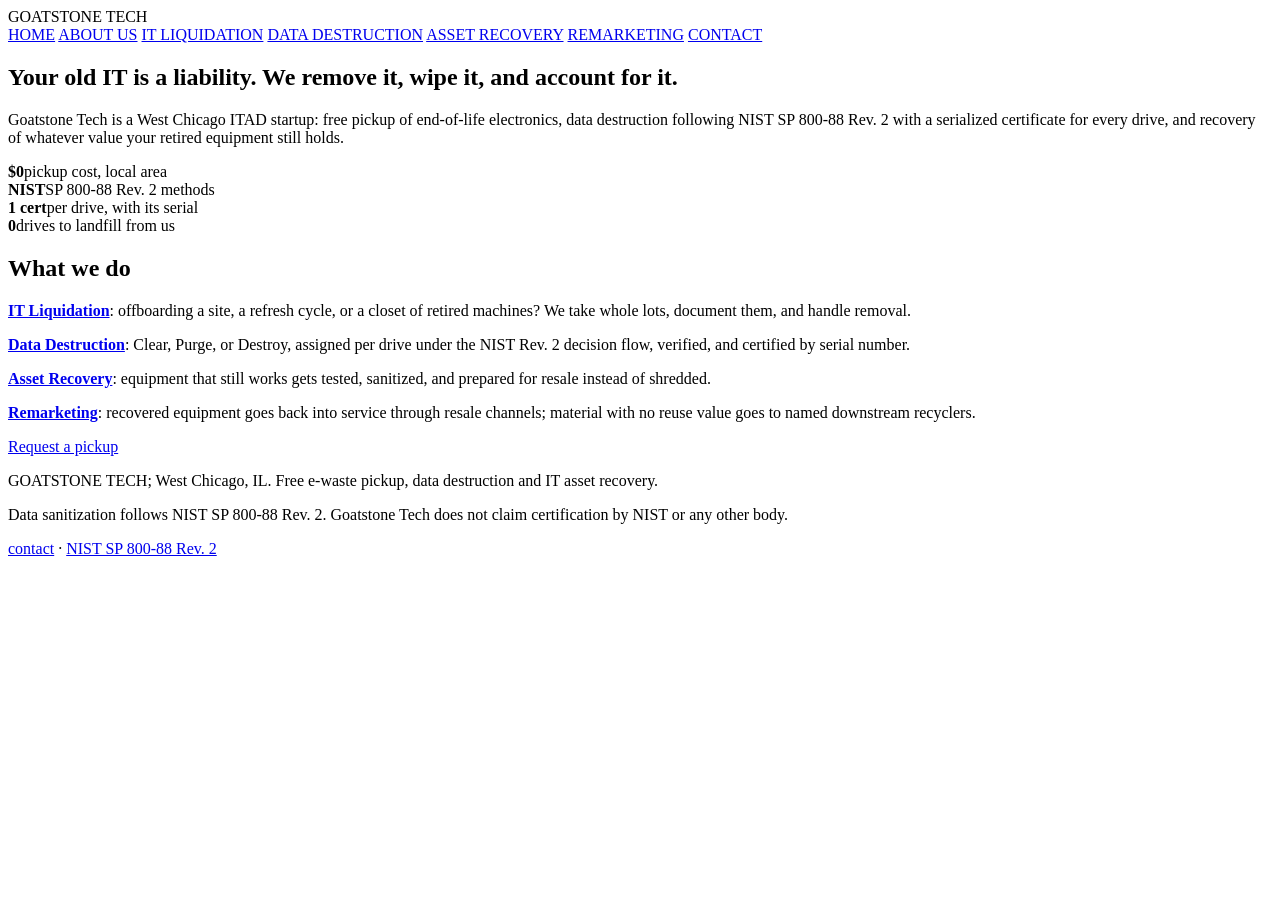
==== index.html @ 3109c350 "Goatstone Tech site: WebBelt design system repurposed for ITAD" ====
<!DOCTYPE html>
<html lang="en">
<head>
<meta charset="utf-8">
<meta name="viewport" content="width=device-width, initial-scale=1">
<title>GOATSTONE TECH; IT asset disposition and data destruction, West Chicago IL</title>
<meta name="description" content="Free e-waste pickup, NIST SP 800-88 Rev. 2 data destruction, IT liquidation, asset recovery and remarketing.">
<link rel="stylesheet" href="assets/webbelt.css?v=53">
</head>
<body>
<div class="cloudlayer" aria-hidden="true"></div>
<header class="top">
  <div class="top-inner">
    <span class="logo"><span class="lname">GOATSTONE TECH</span></span>
    <nav class="main">
      <a href="index.html" class="keep on">HOME</a>
      <a href="about-us.html" class="keep">ABOUT US</a>
      <a href="it-liquidation.html" class="keep">IT LIQUIDATION</a>
      <a href="data-destruction.html" class="keep">DATA DESTRUCTION</a>
      <a href="asset-recovery.html" class="keep">ASSET RECOVERY</a>
      <a href="remarketing.html" class="keep">REMARKETING</a>
      <a href="contact.html" class="keep">CONTACT</a>
    </nav>
  </div>
</header>
<main class="wrap">
<section class="hero"><h1>Your old IT is a liability. We remove it, wipe it, and account for it.</h1><p>Goatstone Tech is a West Chicago ITAD startup: free pickup of end-of-life electronics, data destruction following NIST SP 800-88 Rev. 2 with a serialized certificate for every drive, and recovery of whatever value your retired equipment still holds.</p></section>
<section class="block"><div class="stats">
<div class="stat"><b>$0</b><span>pickup cost, local area</span></div>
<div class="stat"><b>NIST</b><span>SP 800-88 Rev. 2 methods</span></div>
<div class="stat"><b>1 cert</b><span>per drive, with its serial</span></div>
<div class="stat"><b>0</b><span>drives to landfill from us</span></div>
</div></section>
<section class="block"><div class="prose"><h2>What we do</h2>
<p><a href="it-liquidation.html"><b>IT Liquidation</b></a>: offboarding a site, a refresh cycle, or a closet of retired machines? We take whole lots, document them, and handle removal.</p>
<p><a href="data-destruction.html"><b>Data Destruction</b></a>: Clear, Purge, or Destroy, assigned per drive under the NIST Rev. 2 decision flow, verified, and certified by serial number.</p>
<p><a href="asset-recovery.html"><b>Asset Recovery</b></a>: equipment that still works gets tested, sanitized, and prepared for resale instead of shredded.</p>
<p><a href="remarketing.html"><b>Remarketing</b></a>: recovered equipment goes back into service through resale channels; material with no reuse value goes to named downstream recyclers.</p>
<p><a class="btn" href="contact.html">Request a pickup</a></p></div></section>
</main>
<footer class="site">
  <div class="wrap">
    <p>GOATSTONE TECH; West Chicago, IL. Free e-waste pickup, data destruction and IT asset recovery.</p>
    <p>Data sanitization follows NIST SP 800-88 Rev. 2. Goatstone Tech does not claim certification by NIST or any other body.</p>
    <div class="footlegal"><a href="contact.html">contact</a> &middot; <a href="data-destruction.html">NIST SP 800-88 Rev. 2</a></div>
  </div>
</footer>
</body>
</html>
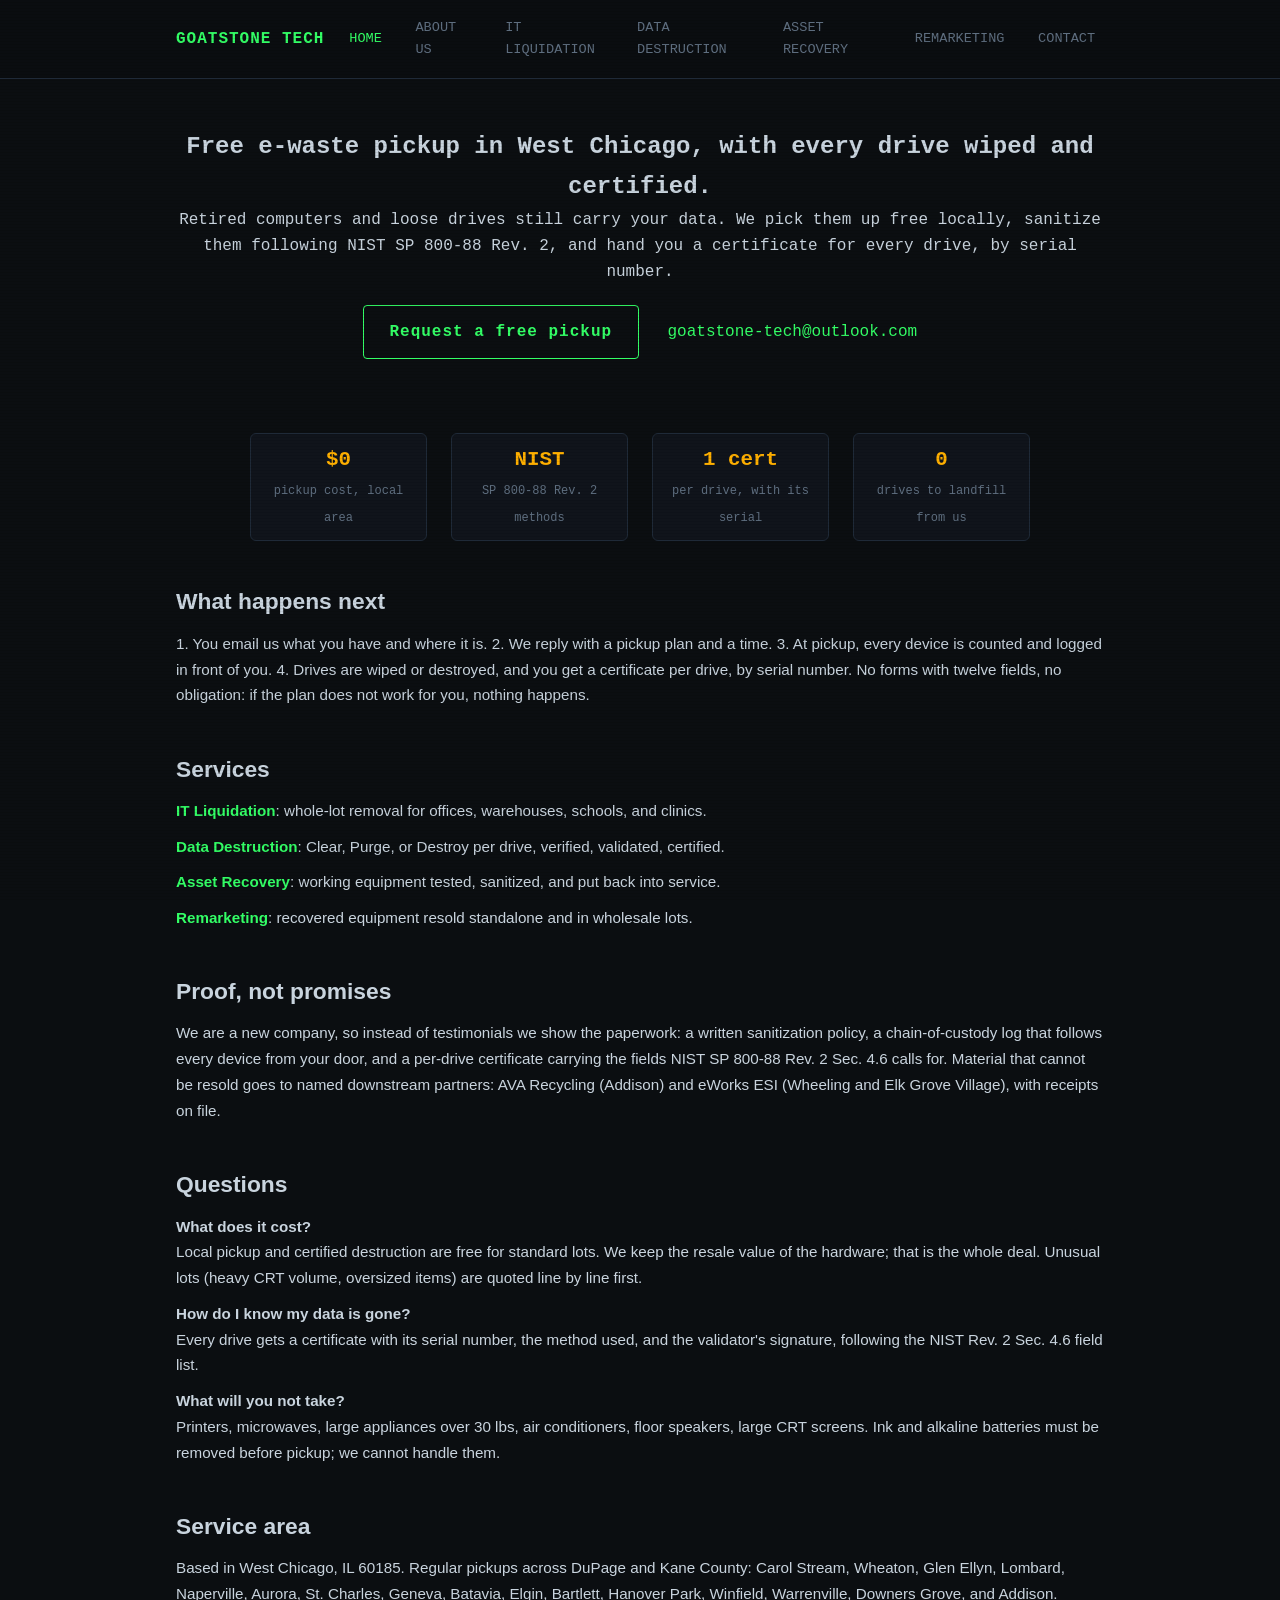
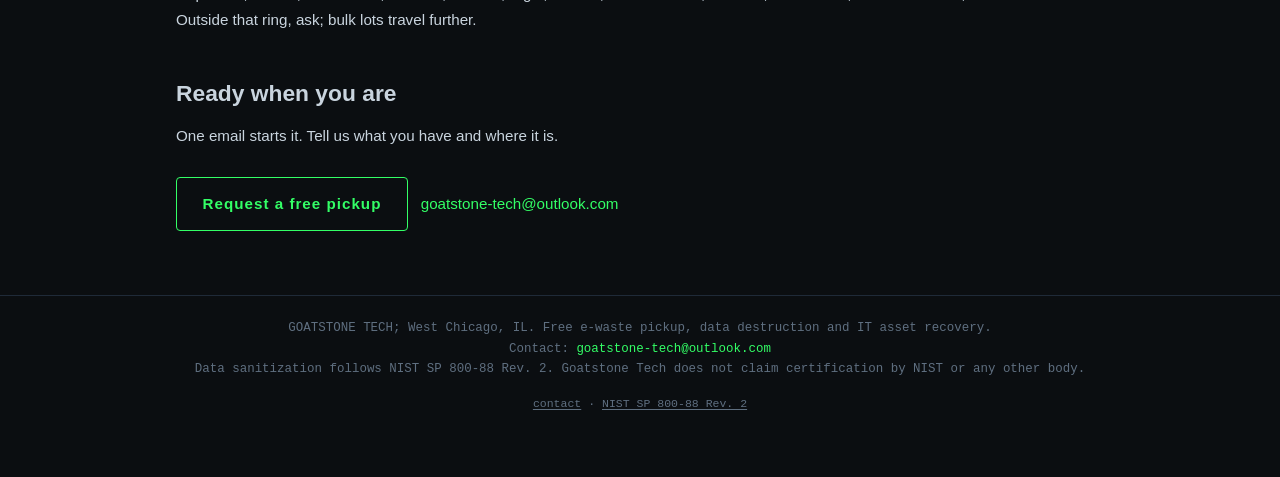
==== commit bc6ff95c: "Reshape pages to local landing structure: hero+CTA, trust strip, next steps, proof, FAQ, service are" ====
--- a/index.html
+++ b/index.html
@@ -3,8 +3,8 @@
 <head>
 <meta charset="utf-8">
 <meta name="viewport" content="width=device-width, initial-scale=1">
-<title>GOATSTONE TECH; IT asset disposition and data destruction, West Chicago IL</title>
-<meta name="description" content="Free e-waste pickup, NIST SP 800-88 Rev. 2 data destruction, IT liquidation, asset recovery and remarketing.">
+<title>GOATSTONE TECH; free e-waste pickup and data destruction, West Chicago IL</title>
+<meta name="description" content="Free local e-waste pickup, NIST SP 800-88 Rev. 2 data destruction with a certificate per drive.">
 <link rel="stylesheet" href="assets/webbelt.css?v=53">
 </head>
 <body>
@@ -24,23 +24,24 @@
   </div>
 </header>
 <main class="wrap">
-<section class="hero"><h1>Your old IT is a liability. We remove it, wipe it, and account for it.</h1><p>Goatstone Tech is a West Chicago ITAD startup: free pickup of end-of-life electronics, data destruction following NIST SP 800-88 Rev. 2 with a serialized certificate for every drive, and recovery of whatever value your retired equipment still holds.</p></section>
-<section class="block"><div class="stats">
+<section class="hero"><h1>Free e-waste pickup in West Chicago, with every drive wiped and certified.</h1><p>Retired computers and loose drives still carry your data. We pick them up free locally, sanitize them following NIST SP 800-88 Rev. 2, and hand you a certificate for every drive, by serial number.</p><p><a class="btn" href="contact.html">Request a free pickup</a> &nbsp; <a href="mailto:goatstone-tech@outlook.com">goatstone-tech@outlook.com</a></p></section><section class="block"><div class="stats">
 <div class="stat"><b>$0</b><span>pickup cost, local area</span></div>
 <div class="stat"><b>NIST</b><span>SP 800-88 Rev. 2 methods</span></div>
 <div class="stat"><b>1 cert</b><span>per drive, with its serial</span></div>
 <div class="stat"><b>0</b><span>drives to landfill from us</span></div>
-</div></section>
-<section class="block"><div class="prose"><h2>What we do</h2>
-<p><a href="it-liquidation.html"><b>IT Liquidation</b></a>: offboarding a site, a refresh cycle, or a closet of retired machines? We take whole lots, document them, and handle removal.</p>
-<p><a href="data-destruction.html"><b>Data Destruction</b></a>: Clear, Purge, or Destroy, assigned per drive under the NIST Rev. 2 decision flow, verified, and certified by serial number.</p>
-<p><a href="asset-recovery.html"><b>Asset Recovery</b></a>: equipment that still works gets tested, sanitized, and prepared for resale instead of shredded.</p>
-<p><a href="remarketing.html"><b>Remarketing</b></a>: recovered equipment goes back into service through resale channels; material with no reuse value goes to named downstream recyclers.</p>
-<p><a class="btn" href="contact.html">Request a pickup</a></p></div></section>
+</div></section><section class="block"><div class="prose"><h2>What happens next</h2>
+<p>1. You email us what you have and where it is. 2. We reply with a pickup plan and a time. 3. At pickup, every device is counted and logged in front of you. 4. Drives are wiped or destroyed, and you get a certificate per drive, by serial number. No forms with twelve fields, no obligation: if the plan does not work for you, nothing happens.</p></div></section><section class="block"><div class="prose"><h2>Services</h2>
+<p><a href="it-liquidation.html"><b>IT Liquidation</b></a>: whole-lot removal for offices, warehouses, schools, and clinics.</p>
+<p><a href="data-destruction.html"><b>Data Destruction</b></a>: Clear, Purge, or Destroy per drive, verified, validated, certified.</p>
+<p><a href="asset-recovery.html"><b>Asset Recovery</b></a>: working equipment tested, sanitized, and put back into service.</p>
+<p><a href="remarketing.html"><b>Remarketing</b></a>: recovered equipment resold standalone and in wholesale lots.</p></div></section><section class="block"><div class="prose"><h2>Proof, not promises</h2>
+<p>We are a new company, so instead of testimonials we show the paperwork: a written sanitization policy, a chain-of-custody log that follows every device from your door, and a per-drive certificate carrying the fields NIST SP 800-88 Rev. 2 Sec. 4.6 calls for. Material that cannot be resold goes to named downstream partners: AVA Recycling (Addison) and eWorks ESI (Wheeling and Elk Grove Village), with receipts on file.</p></div></section><section class="block"><div class="prose"><h2>Questions</h2><p><b>What does it cost?</b><br>Local pickup and certified destruction are free for standard lots. We keep the resale value of the hardware; that is the whole deal. Unusual lots (heavy CRT volume, oversized items) are quoted line by line first.</p><p><b>How do I know my data is gone?</b><br>Every drive gets a certificate with its serial number, the method used, and the validator's signature, following the NIST Rev. 2 Sec. 4.6 field list.</p><p><b>What will you not take?</b><br>Printers, microwaves, large appliances over 30 lbs, air conditioners, floor speakers, large CRT screens. Ink and alkaline batteries must be removed before pickup; we cannot handle them.</p></div></section><section class="block"><div class="prose"><h2>Service area</h2>
+<p>Based in West Chicago, IL 60185. Regular pickups across DuPage and Kane County: Carol Stream, Wheaton, Glen Ellyn, Lombard, Naperville, Aurora, St. Charles, Geneva, Batavia, Elgin, Bartlett, Hanover Park, Winfield, Warrenville, Downers Grove, and Addison. Outside that ring, ask; bulk lots travel further.</p></div></section><section class="block"><div class="prose"><h2>Ready when you are</h2><p>One email starts it. Tell us what you have and where it is.</p><p><a class="btn" href="contact.html">Request a free pickup</a> &nbsp; <a href="mailto:goatstone-tech@outlook.com">goatstone-tech@outlook.com</a></p></div></section>
 </main>
 <footer class="site">
   <div class="wrap">
     <p>GOATSTONE TECH; West Chicago, IL. Free e-waste pickup, data destruction and IT asset recovery.</p>
+    <p>Contact: <a href="mailto:goatstone-tech@outlook.com">goatstone-tech@outlook.com</a></p>
     <p>Data sanitization follows NIST SP 800-88 Rev. 2. Goatstone Tech does not claim certification by NIST or any other body.</p>
     <div class="footlegal"><a href="contact.html">contact</a> &middot; <a href="data-destruction.html">NIST SP 800-88 Rev. 2</a></div>
   </div>
--- a/assets/webbelt.css
+++ b/assets/webbelt.css
@@ -0,0 +1,510 @@
+/* WEBBELT; retro terminal stylesheet. Own implementation. */
+:root{
+  --bg:#0b0e11;
+  --panel:#10141b;
+  --panel2:#151b26;
+  --grn:#33ff66;
+  --amb:#ffb000;
+  --red:#ff5555;
+  --txt:#c9d4de;
+  --dim:#5f6f80;
+  --line:#1f2a38;
+}
+*{box-sizing:border-box;margin:0;padding:0}
+html{-webkit-text-size-adjust:100%;scroll-behavior:smooth;scrollbar-width:thin;scrollbar-color:var(--line) transparent}
+/* scrollbars: thin terminal style */
+::-webkit-scrollbar{width:10px;height:10px}
+::-webkit-scrollbar-track{background:transparent}
+::-webkit-scrollbar-thumb{background:var(--line);border:2px solid var(--bg)}
+::-webkit-scrollbar-thumb:hover{background:var(--grn)}
+body{
+  background:var(--bg);
+  color:var(--txt);
+  font-family:ui-monospace,SFMono-Regular,Menlo,Consolas,"Liberation Mono",monospace;
+  font-size:16px;
+  line-height:1.65;
+  min-height:100vh;
+  padding-bottom:4rem;
+}
+/* ambient background grid: diffuse random letters, cell lights up under cursor */
+.bggrid{position:fixed;inset:0;z-index:-1;pointer-events:none;overflow:hidden;display:grid;grid-template:repeat(var(--rows,10),1fr)/repeat(var(--cols,20),1fr);font-family:ui-monospace,SFMono-Regular,Menlo,Consolas,"Liberation Mono",monospace}
+.bggrid i{font-style:normal;display:grid;place-items:center;font-size:1.1rem;color:hsl(140 70% 45%);opacity:var(--o,.07);transform:scale(1);filter:grayscale(.45) brightness(.8);transition:opacity .8s ease-in,transform .4s ease-out,filter .6s ease-out}
+.bggrid i.lit{opacity:.22;filter:grayscale(0) brightness(1.15);transform:rotate(calc(var(--g,0)*9deg)) scale(1.2);transition-duration:0s}
+/* subtle scanlines */
+body::after{
+  content:"";position:fixed;inset:0;pointer-events:none;z-index:50;
+  background:repeating-linear-gradient(0deg,rgba(0,0,0,.14) 0 1px,transparent 1px 3px);
+  opacity:.5;
+}
+::selection{background:var(--grn);color:#04140a}
+a{color:var(--grn);text-decoration:none}
+a:hover{text-decoration:underline}
+.wrap{max-width:960px;margin:0 auto;padding:0 1rem}
+
+/* header */
+header.top{
+  border-bottom:1px solid var(--line);
+  background:rgba(11,14,17,.92);
+  position:sticky;top:0;z-index:40;
+  backdrop-filter:blur(4px);
+}
+.top-inner{display:flex;align-items:center;gap:1rem;padding:.7rem 1rem;max-width:960px;margin:0 auto}
+.logo{font-weight:700;color:var(--grn);letter-spacing:1px;white-space:nowrap}
+.logo .cur{animation:blink 1.1s steps(1) infinite}
+@keyframes blink{50%{opacity:0}}
+nav.main{margin-left:auto;display:flex;gap:1rem;align-items:center;position:relative}
+nav.main a{color:var(--dim);font-size:.85rem;position:relative;z-index:1;padding:.35rem .55rem;border-radius:6px}
+nav.main a:hover,nav.main a.on{color:var(--grn)}
+nav.main a.nav-donate{color:var(--amb)}
+nav.main a.nav-donate:hover{color:var(--amb);filter:brightness(1.25)}
+.navpill{position:absolute;z-index:0;left:0;top:0;background:rgba(51,255,102,.08);border:1px solid rgba(51,255,102,.28);border-radius:6px;pointer-events:none;opacity:0;transition:left .38s cubic-bezier(.2,.8,.25,1.12),top .38s cubic-bezier(.2,.8,.25,1.12),width .38s cubic-bezier(.2,.8,.25,1.12),height .38s cubic-bezier(.2,.8,.25,1.12),opacity .25s}
+nav.main.pill-on .navpill{opacity:1}
+@media (prefers-reduced-motion:reduce){.navpill{transition:none}}
+
+/* hero */
+.hero{padding:3rem 0 2rem;text-align:center}
+.hero .ascii{color:var(--grn);font-weight:700;font-size:clamp(1.4rem,6vw,2.6rem);letter-spacing:2px}
+.hero p.tag{color:var(--dim);margin-top:.8rem;max-width:34rem;margin-left:auto;margin-right:auto}
+.stats{display:grid;grid-template-columns:repeat(auto-fit,minmax(150px,1fr));gap:1.5rem;justify-content:center;margin:1.4rem auto 0;max-width:780px}
+.stat{border:1px solid var(--line);background:var(--panel);padding:.6rem 1.1rem;border-radius:6px;text-align:center}
+.stat b{display:block;color:var(--amb);font-size:1.3rem}
+.stat span{font-size:.75rem;color:var(--dim)}
+
+/* sections */
+section.block{margin-top:2.6rem;scroll-margin-top:76px}
+.sec-head{display:flex;align-items:baseline;gap:.8rem;border-bottom:1px solid var(--line);padding-bottom:.5rem;margin-bottom:1.2rem}
+.sec-head .num{color:var(--amb);font-weight:700}
+.sec-head h2{font-size:1.05rem;letter-spacing:1px;color:var(--txt)}
+.sec-head .hint{margin-left:auto;color:var(--dim);font-size:.75rem}
+
+/* ad slots */
+.adslot{
+  border:1px dashed var(--dim);border-radius:6px;
+  color:var(--dim);text-align:center;font-size:.75rem;letter-spacing:2px;
+  padding:1.6rem 1rem;margin:2rem auto;max-width:728px;
+}
+.adslot small{display:block;margin-top:.4rem;letter-spacing:1px;opacity:.7}
+
+/* terminal panel */
+.term{
+  background:#05070a;border:1px solid var(--line);border-radius:6px;
+  padding:1.1rem 1.2rem;font-size:.9rem;overflow-x:auto;
+}
+.term .p{color:var(--grn)}
+.term .k{color:var(--dim)}
+.term .warn{color:var(--amb)}
+.termline{margin:.15rem 0}
+
+/* buttons */
+.btn{
+  display:inline-block;background:transparent;color:var(--grn);
+  border:1px solid var(--grn);border-radius:4px;
+  font:inherit;font-weight:700;letter-spacing:1px;cursor:pointer;
+  padding:.8rem 1.6rem;min-height:48px;margin-top:1.2rem;
+}
+.btn:hover{background:var(--grn);color:#04140a}
+.btn:active{transform:translateY(1px)}
+.crumb{color:var(--dim);font-size:.85rem;margin:1.6rem 0 .6rem;display:inline-block}
+h1.tool-title{color:var(--grn);font-size:1.4rem;letter-spacing:1px;margin:.4rem 0 .6rem}
+p.lead{color:var(--dim);max-width:40rem;margin-bottom:1.4rem}
+.note{
+  border-left:3px solid var(--grn);background:var(--panel);
+  padding:.8rem 1rem;margin-top:1.6rem;font-size:.85rem;color:var(--dim);border-radius:0 6px 6px 0;
+}
+.note b{color:var(--grn)}
+footer.site{
+  margin-top:4rem;border-top:1px solid var(--line);padding-top:1.4rem;
+  color:var(--dim);font-size:.78rem;text-align:center;
+}
+footer.site .row{display:flex;gap:1.2rem;justify-content:center;flex-wrap:wrap;margin-bottom:.8rem}
+.cclicense{margin-top:.9rem;font-size:.72rem}
+.cclicense img{height:1em;width:1em;margin-left:.25em;vertical-align:-.12em}
+@media (max-width:560px){
+  .hero{padding:2rem 0 1.4rem}
+  .top-inner{padding:.6rem .8rem}
+  nav.main{overflow-x:auto;scrollbar-width:none;gap:.6rem;max-width:100%}
+  nav.main::-webkit-scrollbar{display:none}
+  nav.main a:not(.keep){display:none}
+}
+
+/* ---- v2 additions: dropdowns, lang menu, toplist ---- */
+.langwrap{position:relative}
+.langbtn{
+  display:flex;align-items:center;gap:.45rem;
+  background:transparent;border:1px solid var(--line);border-radius:6px;color:var(--grn);
+  font:inherit;font-size:.8rem;padding:.5rem .7rem;cursor:pointer;min-height:44px;
+}
+.langbtn svg{width:18px;height:18px;stroke:currentColor;flex:none}
+.langbtn .chev{font-size:.65rem;color:var(--dim)}
+.langmenu{
+  display:none;position:absolute;right:0;top:calc(100% + 6px);z-index:60;
+  background:var(--panel2);border:1px solid var(--line);border-radius:6px;
+  min-width:150px;overflow:hidden;box-shadow:0 8px 24px rgba(0,0,0,.5);
+}
+.langmenu.open{display:block}
+.langmenu button{
+  display:flex;width:100%;align-items:center;gap:.6rem;
+  background:transparent;border:0;color:var(--txt);font:inherit;font-size:.85rem;
+  padding:.7rem .9rem;cursor:pointer;min-height:48px;text-align:left;
+}
+.langmenu button:hover{background:var(--panel)}
+.langmenu button.on{color:var(--grn)}
+.langmenu button .tick{margin-left:auto;color:var(--grn)}
+/* collapsible sections */
+.sec-toggle{cursor:pointer;user-select:none}
+.sec-toggle .chev{margin-left:.6rem;color:var(--grn);transition:transform .2s;font-size:.9rem}
+.sec-toggle.open .chev{transform:rotate(180deg)}
+.sec-panel{overflow:hidden;max-height:0;transition:max-height .35s ease}
+.sec-panel.open{max-height:1200px}
+/* top-10 rows */
+.toplist{display:flex;flex-direction:column;gap:.55rem;padding:.4rem 0 1.4rem}
+.toptool{
+  display:flex;align-items:center;gap:.8rem;
+  border:1px solid var(--line);background:var(--panel);border-radius:6px;
+  padding:.75rem 1rem;
+}
+a.toptool:hover{border-color:var(--grn);text-decoration:none}
+.toptool .n{color:var(--amb);font-weight:700;font-size:.8rem;min-width:2ch}
+.toptool .t{color:var(--grn);font-weight:700;flex:1;overflow-wrap:anywhere}
+.toptool .u{color:var(--dim);font-size:.75rem;white-space:nowrap}
+.toptool.openall{border-style:dashed;justify-content:center}
+.toptool.openall .t{flex:none;color:var(--amb)}
+div.toptool{opacity:.6}
+/* toolbox page rows */
+.tbcat{margin-top:2rem}
+.tbrows{display:grid;grid-template-columns:repeat(auto-fill,minmax(300px,1fr));gap:.5rem;margin-top:.8rem}
+.tbrow{
+  display:flex;flex-direction:column;align-items:stretch;gap:.2rem;
+  border:1px solid var(--line);background:var(--panel);border-radius:6px;
+  padding:.55rem .8rem;font-size:.85rem;
+}
+.tbrow .t{color:var(--grn);white-space:nowrap;overflow:hidden}
+.tbrow .s{font-size:.68rem;letter-spacing:1px}
+.tbrow .s.on{color:var(--grn)}
+.tbrow .s.off{color:var(--dim)}
+a.tbrow:hover{border-color:var(--grn);text-decoration:none}
+h3.catname{color:var(--amb);font-size:.9rem;letter-spacing:2px}
+.catcount{color:var(--dim);font-size:.75rem;margin-left:.6rem}
+
+/* ---- v3: terminal bar, themes, scramble, toolbox ---- */
+[hidden]{display:none !important}
+.logo .lname,.logo .cur{cursor:pointer}
+/* retro pixel theme (easter egg) */
+@font-face{
+  font-family:'Press Start 2P';
+  src:url('fonts/press-start-2p.ttf') format('truetype');
+  font-display:swap;
+}
+body.retro{font-family:'Press Start 2P',ui-monospace,monospace;font-size:12px;line-height:2}
+body.retro::after{opacity:.85}
+/* retro CRT kit; adapted inspo. self-hosted font, inline svg noise, no external requests */
+body.retro::before{
+  content:"";position:fixed;inset:0;pointer-events:none;z-index:51;
+  background:
+    radial-gradient(ellipse at center,transparent 52%,rgba(0,0,0,.5) 100%),
+    url("data:image/svg+xml,%3Csvg xmlns='http://www.w3.org/2000/svg' width='140' height='140'%3E%3Cfilter id='n'%3E%3CfeTurbulence type='fractalNoise' baseFrequency='0.85' numOctaves='2' stitchTiles='stitch'/%3E%3C/filter%3E%3Crect width='140' height='140' filter='url(%23n)' opacity='0.14'/%3E%3C/svg%3E");
+}
+body.retro .logo{animation:rgbflicker 2.6s steps(2) infinite}
+@keyframes rgbflicker{
+  0%,100%{text-shadow:1px 0 0 rgba(255,45,120,.5),-1px 0 0 rgba(0,220,255,.5)}
+  50%{text-shadow:-1px 0 0 rgba(255,45,120,.5),1px 0 0 rgba(0,220,255,.5)}
+}
+@media (prefers-reduced-motion:reduce){body.retro .logo{animation:none}}
+body.retro .hero .ascii{font-size:clamp(.95rem,4.5vw,1.5rem);letter-spacing:1px}
+body.retro h1.tool-title{font-size:1rem}
+body.retro .sec-head h2{font-size:.7rem}
+body.retro .sec-head .num{font-size:.7rem}
+body.retro .btn{font-size:.6rem}
+body.retro .logo{font-size:.75rem}
+body.retro .stat b{font-size:1rem}
+body.retro .toptool .t,body.retro .tbrow .t{font-size:.62rem}
+/* feedback form */
+.fbform{max-width:36rem;margin:1.6rem 0}
+.fbform>label{display:block;color:var(--dim);font-size:.8rem;margin:1rem 0 .4rem}
+.fbform input[type=text],.fbform input[type=email]{
+  width:100%;background:var(--panel);border:1px solid var(--line);border-radius:6px;
+  color:var(--txt);font:inherit;padding:.8rem 1rem;min-height:48px;
+}
+.fbform input:focus{outline:none;border-color:var(--grn)}
+.fbform label,.fbform select,.fbform button{font-family:inherit}
+.fbmsg{margin-top:1rem;color:var(--grn);font-size:.85rem}
+/* hype button: split counter w/ rolling number (inspo, own build) */
+.hypebtn{display:inline-flex;align-items:stretch;overflow:hidden;background:transparent;
+  border:1px solid var(--amb);color:var(--amb);border-radius:4px;font:inherit;cursor:pointer;
+  padding:0;min-height:44px;flex:none;transition:transform .08s ease}
+.hypebtn:hover{background:var(--amb);color:#04140a}
+.hypebtn:hover .hypecount{background:#04140a;color:var(--amb)}
+.hypebtn:active{transform:translateY(2px)}
+.hypebtn:disabled{opacity:.65;cursor:default}
+.hypecount{display:flex;flex-direction:column;height:44px;overflow:hidden;min-width:2.4em;
+  align-items:center;background:rgba(255,176,0,.12);transition:background .15s ease,color .15s ease}
+.hypecount>span{display:flex;align-items:center;justify-content:center;height:44px;flex:none;
+  font-weight:700;transition:transform .28s ease}
+.hypebtn.rolled .hypecount>span{transform:translateY(-100%)}
+.hypeword{display:flex;align-items:center;padding:0 .9rem;letter-spacing:1px;font-size:.68rem}
+/* floating expanding search (inspo clone, webbelt-styled, no deps) */
+.fsearch{position:fixed;right:1.2rem;bottom:1.2rem;z-index:60;display:flex;align-items:center;
+  height:52px;width:52px;border:1px solid var(--grn);border-radius:6px;background:#04140a;
+  overflow:hidden;transition:width .35s ease;box-shadow:0 2px 12px rgba(0,0,0,.5)}
+.fsearch:hover,.fsearch:focus-within,.fsearch.open{width:min(320px,72vw)}
+.fsearch-input{flex:1;min-width:0;width:0;background:transparent;border:0;outline:0;color:var(--txt);
+  font:inherit;font-size:.9rem;padding:0;opacity:0;transition:opacity .25s ease,padding .25s ease}
+.fsearch:hover .fsearch-input,.fsearch:focus-within .fsearch-input,.fsearch.open .fsearch-input{padding:0 .8rem;opacity:1}
+.fsearch-btn{position:relative;flex:none;width:50px;height:50px;background:transparent;border:0;color:var(--grn);
+  cursor:pointer;display:grid;place-items:center;transition:background .25s ease,color .25s ease}
+.fsearch-btn svg{width:22px;height:22px}
+.fsearch:hover .fsearch-btn,.fsearch:focus-within .fsearch-btn,.fsearch.open .fsearch-btn{background:var(--grn);color:#04140a}
+.fsearch-clear{flex:none;width:36px;height:50px;background:transparent;border:0;color:var(--dim);
+  font-size:1.3rem;cursor:pointer;display:none}
+.fsearch.has-text .fsearch-clear{display:block}
+/* amber dot: filter is on while the box sits collapsed */
+.fsearch.has-text:not(:hover):not(:focus-within):not(.open) .fsearch-btn::after{content:'';
+  position:absolute;top:9px;right:9px;width:8px;height:8px;border-radius:50%;background:var(--amb)}
+/* search results dropdown (hovering window above the bar) */
+.fdrop{position:fixed;right:1.2rem;bottom:4.6rem;z-index:61;width:min(320px,72vw);max-height:44vh;
+  overflow-y:auto;background:#04140a;border:1px solid var(--grn);border-radius:6px;
+  box-shadow:0 0 22px rgba(51,255,102,.35),0 4px 18px rgba(0,0,0,.6)}
+.fdrop:not([hidden]){animation:fdropIn .25s ease-in-out}
+@keyframes fdropIn{from{transform:translateY(1rem);opacity:0}to{transform:none;opacity:1}}
+.fdrop-item{display:block;padding:.6rem .9rem;color:var(--grn);font-size:.85rem;
+  text-decoration:none;border-bottom:1px solid var(--line);white-space:nowrap;overflow:hidden;text-overflow:ellipsis}
+.fdrop-item:last-child{border-bottom:0}
+.fdrop-item:hover,.fdrop-item.active{background:rgba(0,255,157,.1)}
+.fdrop-none{padding:.7rem .9rem;color:var(--dim);font-size:.8rem}
+/* hide the browser's native search clear; we have our own */
+.fsearch-input::-webkit-search-cancel-button{-webkit-appearance:none;appearance:none;display:none;width:0;height:0}
+/* fingerprint legend */
+.legend{margin:1.2rem 0;color:var(--dim);font-size:.78rem;line-height:1.8;max-width:38rem}
+.legend .acc{color:var(--amb);font-weight:700}
+/* trackability verdict ranking */
+.verdict{margin:1.2rem 0;border:1px solid var(--line);border-radius:6px;background:var(--panel);
+  padding:1.1rem 1.2rem;text-align:center;max-width:38rem}
+.verdict-label{color:var(--dim);font-size:.7rem;letter-spacing:2px}
+.verdict-rank{font-size:1.7rem;font-weight:700;letter-spacing:4px;margin:.35rem 0 .7rem}
+.verdict.bad .verdict-rank{color:var(--amb)}
+.verdict.good .verdict-rank{color:var(--grn)}
+.verdict-meter{display:flex;gap:.4rem;justify-content:center;margin-bottom:.7rem}
+.verdict-meter span{width:3rem;height:.5rem;background:var(--line);border-radius:2px}
+.verdict.bad .verdict-meter span.on{background:var(--amb)}
+.verdict.good .verdict-meter span.on{background:var(--grn)}
+.verdict-why{color:var(--dim);font-size:.78rem}
+/* readable prose (news issues) */
+.prose{font-family:-apple-system,BlinkMacSystemFont,"Segoe UI",Roboto,Helvetica,Arial,sans-serif;line-height:1.7;font-size:.95rem}
+.prose h3{color:var(--grn);margin:1.2rem 0 .5rem;font-size:1rem;font-family:inherit}
+.prose p{margin:.6rem 0;color:var(--txt)}
+.prose a{color:var(--grn)}
+.issue{border:1px solid var(--line);border-radius:6px;background:var(--panel);padding:1.2rem 1.4rem;margin-top:1.2rem}
+.issue .ititle{color:var(--grn);font-size:1.05rem;margin-bottom:.2rem}
+.issue .idate{color:var(--dim);font-size:.75rem;margin-bottom:.8rem}
+.termbar{
+  border-top:1px solid var(--line);background:#05070a;
+  padding:.55rem 1rem;display:flex;align-items:center;gap:.6rem;
+  max-width:960px;margin:0 auto;
+}
+.termbar .p{color:var(--grn);font-weight:700}
+.termbar input{
+  flex:1;background:transparent;border:0;outline:0;color:var(--txt);
+  font:inherit;min-height:44px;
+}
+/* light mode (lumos) */
+body.light{
+  --bg:#ece7db;--panel:#fbf8f1;--panel2:#ffffff;
+  --txt:#221f1a;--dim:#6f675c;--line:#d9d2c2;
+  --grn:#0c7a34;--amb:#a35c00;--red:#c22;
+}
+body.light::after{display:none}
+body.light .termbar{background:#f3efe4}
+.cloudlayer{display:none}
+body.light .cloudlayer{
+  display:block;position:fixed;inset:0;pointer-events:none;z-index:1;
+  background:
+    radial-gradient(ellipse 220px 70px at 15% 20%, rgba(255,255,255,.9), transparent 70%),
+    radial-gradient(ellipse 300px 90px at 75% 12%, rgba(255,255,255,.85), transparent 70%),
+    radial-gradient(ellipse 260px 80px at 45% 32%, rgba(255,255,255,.7), transparent 70%),
+    radial-gradient(ellipse 200px 60px at 88% 45%, rgba(255,255,255,.75), transparent 70%);
+  animation:drift 60s linear infinite alternate;
+}
+@keyframes drift{from{transform:translateX(-2%)}to{transform:translateX(2%)}}
+body.light .wrap,body.stars .wrap{position:relative;z-index:2}
+/* light-mode contrast fixes: dark text on the light palette, light panels */
+body.light .term{background:var(--panel)}
+body.light ::selection{color:#fbf8f1}
+body.light .btn:hover{color:#fbf8f1}
+body.light .hypebtn:hover{color:#fbf8f1}
+body.light .hypebtn:hover .hypecount{background:#fbf8f1}
+body.light .fsearch{background:var(--panel)}
+body.light .fsearch:hover .fsearch-btn,body.light .fsearch:focus-within .fsearch-btn,body.light .fsearch.open .fsearch-btn{color:#fbf8f1}
+body.light .fdrop{background:var(--panel)}
+body.light .faq summary:hover,body.light .faq details[open] summary{color:#fbf8f1}
+body.light .faq summary:hover::after,body.light .faq details[open] summary::after{border-top-color:#fbf8f1}
+/* starfield (nox) */
+.starfield{
+  position:fixed;top:0;left:0;width:2px;height:2px;border-radius:50%;
+  pointer-events:none;z-index:1;animation:twinkle 3s ease-in-out infinite alternate;
+}
+@keyframes twinkle{from{opacity:.45}to{opacity:1}}
+/* dark wash between the stars and the content so text stays readable */
+.starwash{
+  position:fixed;inset:0;z-index:1;pointer-events:none;
+  background:rgba(4,6,12,.55);
+}
+/* toolbox extras */
+.newtag{
+  color:var(--amb);font-size:.62rem;letter-spacing:1px;white-space:nowrap;
+  border:1px solid var(--amb);border-radius:3px;padding:.05rem .3rem;margin-left:.5rem;
+}
+.donate-panel{
+  border:1px solid var(--line);background:var(--panel);border-radius:6px;
+  padding:1.4rem;text-align:center;margin-top:1rem;
+}
+.donate-panel .big{color:var(--grn);font-size:1.05rem;margin-bottom:.4rem}
+.donate-panel .sub{color:var(--dim);font-size:.85rem}
+/* services page */
+.svcgrid{display:grid;grid-template-columns:repeat(auto-fill,minmax(300px,1fr));gap:1.1rem;margin:1.4rem 0}
+.svccard{border:1px solid var(--line);background:var(--panel);padding:1.1rem 1.1rem 1.2rem;position:relative}
+.svccard h3{color:var(--grn);font-size:1rem;letter-spacing:1px;margin:0 0 .5rem}
+.svccard .tags{display:flex;flex-wrap:wrap;gap:.4rem;margin-bottom:.7rem}
+.svccard .tag{font-size:.66rem;border:1px solid var(--line);padding:.12rem .5rem;color:var(--dim);letter-spacing:1px}
+.svccard p{color:var(--txt);font-size:.85rem;line-height:1.55;margin:0 0 1rem}
+.svccard .visit{display:inline-block;text-decoration:none}
+.svcfeat{border-color:var(--amb)}
+.featbadge{position:absolute;top:-.72rem;left:1rem;background:var(--amb);color:#1a1200;font-size:.66rem;font-weight:700;letter-spacing:1px;padding:.16rem .6rem}
+.svcdisc{color:var(--dim);font-size:.75rem;margin-top:1.6rem}
+.legend a{color:var(--amb);text-decoration:underline;text-underline-offset:2px}
+.footlegal{margin:.9rem 0 0;font-size:.72rem}
+.footlegal a{color:var(--dim);text-decoration:underline;text-underline-offset:2px}
+.disbody p{color:var(--txt);font-size:.88rem;line-height:1.6;margin:0 0 .9rem;max-width:60ch}
+.fbform input.bad{border-color:var(--red)}
+.fberr{color:var(--red);font-size:.78rem;margin-top:.35rem}
+.svccard .tag.aff{border-color:var(--amb);color:var(--amb);font-weight:700}
+.seenon{font-size:.72rem;color:var(--dim);margin:-.2rem 0 .8rem}
+.seenon a{color:var(--amb);text-decoration:underline;text-underline-offset:2px}
+.fdrop-item em{font-style:normal;color:var(--dim);font-size:.7rem;letter-spacing:1px}
+.fdrop-item.fdrop-engine{border-top:1px solid var(--line);color:var(--amb)}
+.selist{display:flex;flex-direction:column;gap:.6rem;margin-top:1.2rem}
+.serow{display:flex;align-items:baseline;gap:.8rem;border:1px solid var(--line);background:var(--panel);padding:.8rem 1rem;text-decoration:none}
+.serow:hover{border-color:var(--grn)}
+.serow .n{color:var(--grn);font-weight:700;overflow-wrap:anywhere}
+.serow .ty{margin-left:auto;flex:none;color:var(--dim);font-size:.68rem;letter-spacing:1px}
+.secount{color:var(--dim);font-size:.8rem;margin-top:1rem}
+.sebig{width:100%;background:var(--panel);border:1px solid var(--line);border-radius:6px;color:var(--txt);font:inherit;font-size:1.05rem;padding:.9rem 1.1rem}
+.sebig:focus{outline:none;border-color:var(--grn)}
+.fbsel{width:100%;background-color:rgba(51,255,102,.06);border:1px solid var(--grn);border-radius:6px;color:var(--grn);font:inherit;padding:.8rem 2.4rem .8rem 1rem;min-height:48px;margin-bottom:1.2rem;appearance:none;-webkit-appearance:none;cursor:pointer;transition:all .3s ease-in-out;background-image:url("data:image/svg+xml,%3Csvg xmlns='http://www.w3.org/2000/svg' width='12' height='8'%3E%3Cpath d='M1 1l5 5 5-5' fill='none' stroke='%2333ff66' stroke-width='2'/%3E%3C/svg%3E");background-repeat:no-repeat;background-position:right 1rem center}
+.fbsel:hover,.fbsel:focus{outline:none;border-color:var(--grn);box-shadow:0 0 22px rgba(51,255,102,.55)}
+.fbsel option{background:var(--panel);color:var(--txt)}
+/* tool text input + qr output */
+.tinput{width:100%;background:var(--panel);border:1px solid var(--line);border-radius:6px;color:var(--txt);font:inherit;padding:.8rem 1rem;min-height:48px;margin:.4rem 0 1rem}
+.tinput:focus{outline:none;border-color:var(--grn)}
+.tarea{width:100%;background:var(--panel);border:1px solid var(--line);border-radius:6px;color:var(--txt);font:inherit;padding:.8rem 1rem;min-height:160px;margin:.4rem 0 1rem;resize:vertical}
+.tarea:focus{outline:none;border-color:var(--grn)}
+.tarea[readonly]{color:var(--dim)}
+.jbrow{display:flex;gap:.6rem;flex-wrap:wrap;margin:.2rem 0 1rem}
+.jbrow .btn{margin-top:0}
+.jberr{color:var(--red);font-size:.85rem;margin:.4rem 0;min-height:1.2em}
+/* epub reader */
+.eb-body{max-width:38rem;margin:1.2rem auto 0;color:var(--txt);line-height:1.8;font-size:.95rem;overflow-wrap:break-word}
+.eb-body img{max-width:100%;height:auto;display:block;margin:1rem auto}
+.eb-body h1,.eb-body h2,.eb-body h3{color:var(--grn);margin:1.4rem 0 .8rem;line-height:1.3}
+.eb-body p{margin:.8rem 0}
+.eb-nav{display:flex;gap:.6rem;align-items:center;margin-top:1rem;flex-wrap:wrap}
+.eb-nav .btn{margin-top:0}
+.eb-nav .btn:disabled{opacity:.4;cursor:default}
+.eb-count{color:var(--dim);font-size:.8rem;letter-spacing:1px}
+.toollabel{color:var(--dim);font-size:.8rem;letter-spacing:1px}
+#qr-cv{display:block;max-width:min(100%,320px);height:auto;margin:1rem 0;border:1px solid var(--line);border-radius:6px}
+#qr-empty{color:var(--dim);font-size:.85rem;margin:1rem 0}
+.dimrow{display:flex;gap:.8rem;margin:.4rem 0 1rem}
+.dimrow>div{flex:1;min-width:0}
+.dimrow .tinput{margin:.4rem 0 0}
+.dimrow .fbsel{margin:.4rem 0 0;min-height:48px}
+#ir-cv{display:block;max-width:100%;height:auto;margin:1rem 0;border:1px solid var(--line);border-radius:6px}
+#ir-empty{color:var(--dim);font-size:.85rem;margin:1rem 0}
+/* emoji finder */
+.emgrid{display:grid;grid-template-columns:repeat(auto-fill,minmax(54px,1fr));gap:.4rem;margin-top:1rem}
+.emgrid button{background:var(--panel);border:1px solid var(--line);border-radius:6px;font-size:1.7rem;line-height:1;padding:.55rem .2rem;cursor:pointer;transition:transform .15s ease-in-out,box-shadow .15s ease-in-out,border-color .15s ease-in-out}
+.emgrid button:hover{border-color:var(--grn);box-shadow:0 0 12px rgba(51,255,102,.35);transform:scale(1.1)}
+#em-status{color:var(--grn);font-size:.8rem;letter-spacing:1px;min-height:1.3em;margin-top:.6rem}
+/* piano */
+.piano{position:relative;display:flex;user-select:none;-webkit-user-select:none;margin-top:1rem;height:230px;touch-action:manipulation}
+.pw{flex:1;background:#f2f2f2;border:1px solid #8a8a8a;border-radius:0 0 5px 5px;position:relative;cursor:pointer;color:#555;display:flex;align-items:flex-end;justify-content:center;padding-bottom:.6rem;font-size:.68rem;letter-spacing:1px;min-width:0}
+.pw.on{background:#cfd8dc}
+.pb{position:absolute;top:0;width:5.4%;height:58%;background:#161616;border:1px solid #000;border-radius:0 0 4px 4px;z-index:2;cursor:pointer;color:#777;display:flex;align-items:flex-end;justify-content:center;padding-bottom:.45rem;font-size:.6rem}
+.pb.on{background:#2e7d32}
+/* snake */
+#sn-cv{display:block;background:#070b07;border:1px solid var(--line);border-radius:6px;max-width:100%;height:auto;touch-action:none}
+.sn-hud{display:flex;gap:1.4rem;align-items:center;margin:.8rem 0;color:var(--dim);font-size:.85rem;letter-spacing:1px}
+.sn-hud b{color:var(--grn);font-weight:normal}
+#sn-msg{color:var(--grn);font-size:1rem;letter-spacing:2px;margin:.6rem 0;min-height:1.5em}
+/* text to speech */
+.tslider{width:100%;margin:.4rem 0 1rem;accent-color:var(--grn)}
+.tsval{color:var(--grn);font-size:.8rem}
+/* faq dropdowns: scifi trigger + staggered fly-in, adapted to the terminal palette */
+.faq{margin:1.2rem 0;max-width:38rem}
+.faq details{margin-bottom:.6rem}
+.faq summary{position:relative;display:block;border:1px solid var(--grn);background:rgba(51,255,102,.06);color:var(--grn);font-size:.85rem;padding:.7rem 2.6rem .7rem 1rem;cursor:pointer;list-style:none;user-select:none;transition:all .3s ease-in-out}
+.faq summary::-webkit-details-marker{display:none}
+.faq summary::after{content:'';position:absolute;top:50%;right:1rem;transform:translateY(-70%);border-top:9px solid var(--grn);border-left:9px solid transparent;border-right:9px solid transparent;transition:all .3s ease-in-out}
+.faq summary:hover{box-shadow:0 0 22px rgba(51,255,102,.55),0 1px 4px rgba(0,0,0,.6);border-color:var(--grn);background:var(--grn);color:#04140a}
+.faq summary:hover::after{border-top-color:#04140a}
+.faq details[open] summary{background:var(--grn);color:#04140a;box-shadow:0 0 22px rgba(51,255,102,.35)}
+.faq details[open] summary::after{border-top-color:#04140a;transform:translateY(-30%) rotate(180deg)}
+.faqbody{border:1px solid var(--line);border-top:0;background:var(--panel);padding:.9rem 1rem;color:var(--dim);font-size:.78rem;line-height:1.8;overflow:hidden}
+.faqbody a{color:var(--amb);text-decoration:underline;text-underline-offset:2px}
+.faq details[open] .faqbody{animation:faqIn .32s ease-in-out}
+.faq details:nth-of-type(even)[open] .faqbody{animation-name:faqInR}
+@keyframes faqIn{from{transform:translateX(-4rem) skewX(18deg);opacity:0}to{transform:none;opacity:1}}
+@keyframes faqInR{from{transform:translateX(4rem) skewX(-18deg);opacity:0}to{transform:none;opacity:1}}
+@media (prefers-reduced-motion:reduce){.faq summary,.faq summary::after,.fbsel{transition:none}.faq details[open] .faqbody,.fdrop:not([hidden]){animation:none}.bggrid i{transition:none}}
+.perks{list-style:none;margin:0 auto 1.4rem;padding:0;max-width:36rem}
+.perks li{color:var(--dim);font-size:.85rem;margin-bottom:.4rem}
+.perks li::before{content:'\00bb  ';color:var(--grn)}
+.term .v.t-bad{color:var(--red)}
+.term .v.t-warn{color:var(--amb)}
+.term .v.t-good{color:var(--grn)}
+/* 2048 tiles */
+.tgrid{display:grid;grid-template-columns:repeat(4,1fr);gap:8px;max-width:22rem;margin:.8rem 0}
+.tcell{aspect-ratio:1;display:flex;align-items:center;justify-content:center;background:var(--panel);border:1px solid var(--line);border-radius:6px;color:var(--dim);font-size:1.35rem;min-height:3rem;user-select:none}
+.tcell.t2{background:rgba(51,255,102,.08);color:var(--grn)}
+.tcell.t4{background:rgba(51,255,102,.16);color:var(--grn)}
+.tcell.t8{background:rgba(51,255,102,.28);color:#04140a}
+.tcell.t16{background:rgba(51,255,102,.42);color:#04140a}
+.tcell.t32{background:rgba(51,255,102,.56);color:#04140a}
+.tcell.t64{background:rgba(51,255,102,.72);color:#04140a}
+.tcell.t128{background:rgba(255,176,0,.35);color:var(--amb)}
+.tcell.t256{background:rgba(255,176,0,.5);color:#1a1000}
+.tcell.t512{background:rgba(255,176,0,.68);color:#1a1000}
+.tcell.t1024{background:rgba(255,80,80,.4);color:var(--red)}
+.tcell.t2048{background:var(--grn);color:#04140a;font-weight:bold;box-shadow:0 0 18px rgba(51,255,102,.6)}
+.tcell.tbig{background:var(--amb);color:#1a1000;font-weight:bold}
+
+/* ip-address: values blurred until the user reveals them; css-only hover note */
+#out .v.ipblur{filter:blur(6px);user-select:none}
+#out.revealed .v.ipblur{filter:none;user-select:text}
+.ipwarn{font-size:.78rem;color:var(--dim);margin:.35rem 0 0}
+.ipwarn-h{border-bottom:1px dotted var(--dim);cursor:help}
+.ipwarn-b{display:none;color:var(--amb);margin-top:.3rem;max-width:34rem}
+.ipwarn:hover .ipwarn-b,.ipwarn:focus-within .ipwarn-b{display:block}
+
+/* learn flip cards: read turns the card over */
+.flipcard{perspective:1200px}
+.flip-inner{position:relative;transform-style:preserve-3d;transition:transform .55s ease,height .5s ease}
+.flipcard.flipped .flip-inner{transform:rotateY(180deg)}
+.flip-front,.flip-back{backface-visibility:hidden;-webkit-backface-visibility:hidden}
+.flip-front{position:relative;z-index:2}
+.flip-back{position:absolute;inset:0;transform:rotateY(180deg);overflow:hidden}
+@media (prefers-reduced-motion:reduce){.flip-inner{transition:none}}
+
+/* learn article: auto-expanded on flip, graphic at the end */
+.larticle h3{color:var(--grn);font-size:1rem;letter-spacing:1px;margin:0 0 .7rem}
+.larticle .featured-image{position:relative;height:132px;border:1px solid var(--line);
+  background:repeating-linear-gradient(0deg,#0a0f0a 0 2px,#0d120d 2px 4px);
+  margin:.9rem 0;overflow:hidden}
+.hashviz{position:absolute;inset:0;display:flex;align-items:center;justify-content:center;gap:.55rem;
+  font-family:ui-monospace,Menlo,Consolas,monospace;font-size:.78rem;color:var(--grn);padding:0 .8rem}
+.hv-in,.hv-out{border:1px solid var(--line);background:#00000066;padding:.28rem .55rem;white-space:nowrap}
+.hv-fn{border:1px dashed var(--amb);color:var(--amb);padding:.28rem .55rem;white-space:nowrap}
+.hv-arrow{color:var(--dim)}
+.larticle .content p{color:var(--txt);font-size:.85rem;line-height:1.6;margin:0 0 .9rem}
+.larticle .btn.ghost{margin-top:.4rem}
+.topsearch{margin:.4rem 0 1.4rem}
+
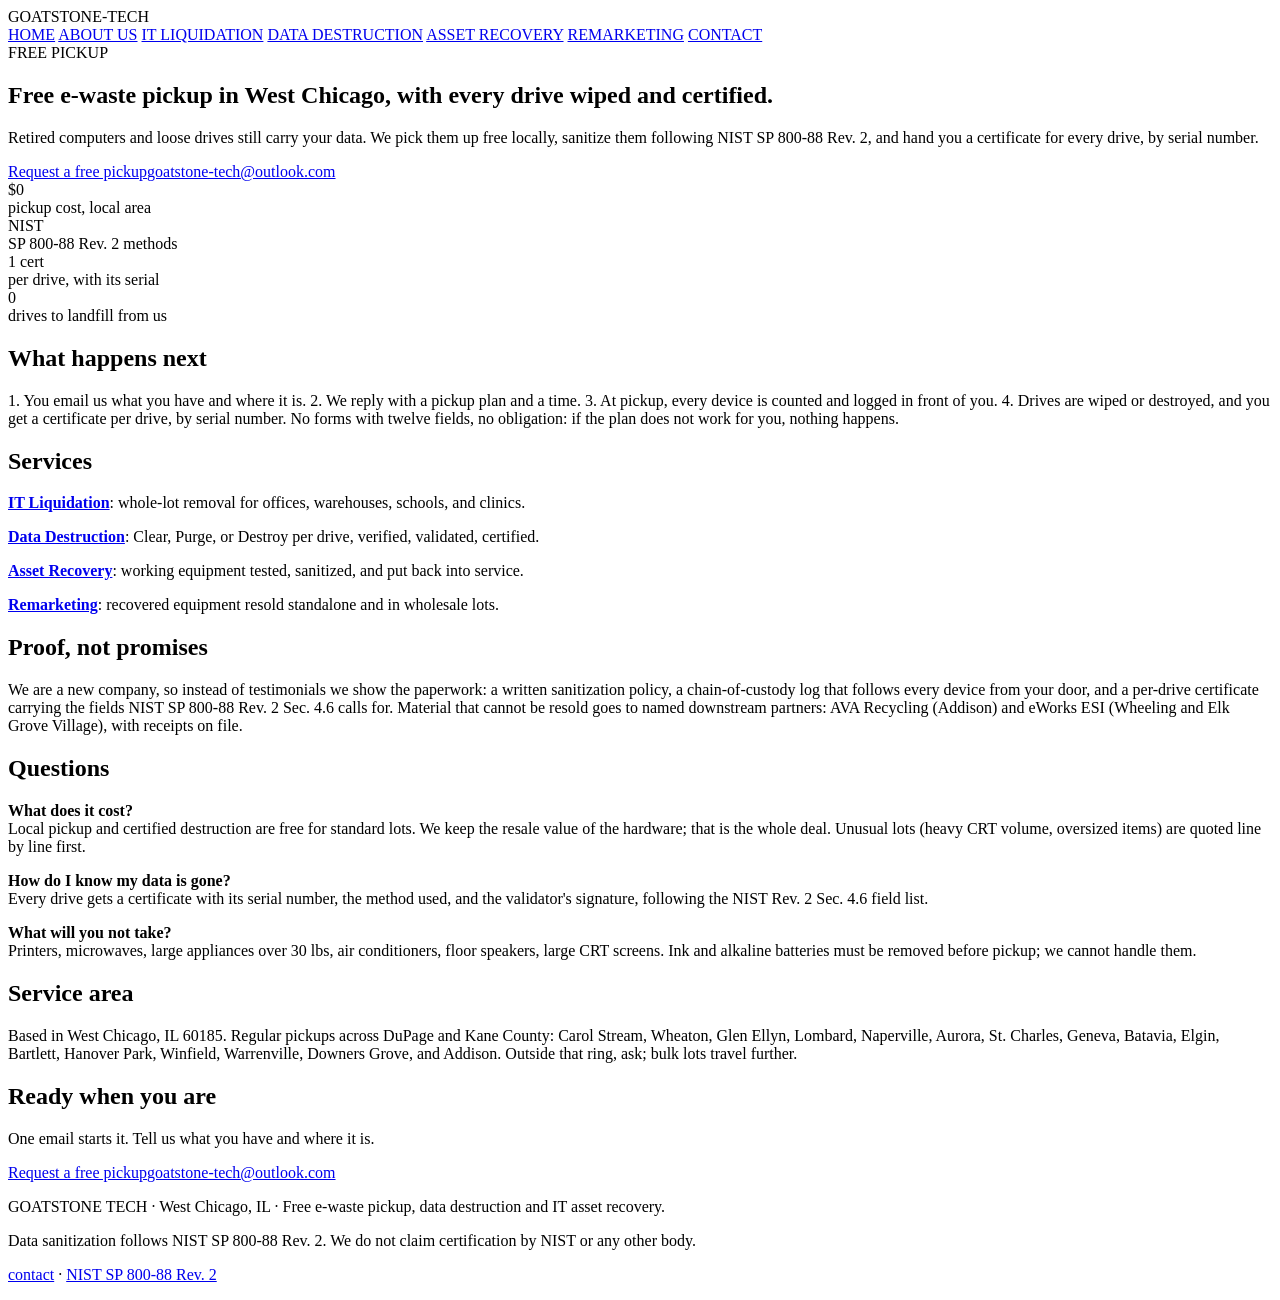
==== commit 4efe3fcf: "100 percent Styles Guide paper format: goatstone.css, Steelfish/Share Tech/Handmade, taped cards, st" ====
--- a/index.html
+++ b/index.html
@@ -5,46 +5,32 @@
 <meta name="viewport" content="width=device-width, initial-scale=1">
 <title>GOATSTONE TECH; free e-waste pickup and data destruction, West Chicago IL</title>
 <meta name="description" content="Free local e-waste pickup, NIST SP 800-88 Rev. 2 data destruction with a certificate per drive.">
-<link rel="stylesheet" href="assets/webbelt.css?v=53">
+<link rel="stylesheet" href="assets/goatstone.css?v=1">
 </head>
 <body>
-<div class="cloudlayer" aria-hidden="true"></div>
-<header class="top">
-  <div class="top-inner">
-    <span class="logo"><span class="lname">GOATSTONE TECH</span></span>
-    <nav class="main">
-      <a href="index.html" class="keep on">HOME</a>
-      <a href="about-us.html" class="keep">ABOUT US</a>
-      <a href="it-liquidation.html" class="keep">IT LIQUIDATION</a>
-      <a href="data-destruction.html" class="keep">DATA DESTRUCTION</a>
-      <a href="asset-recovery.html" class="keep">ASSET RECOVERY</a>
-      <a href="remarketing.html" class="keep">REMARKETING</a>
-      <a href="contact.html" class="keep">CONTACT</a>
-    </nav>
-  </div>
-</header>
-<main class="wrap">
-<section class="hero"><h1>Free e-waste pickup in West Chicago, with every drive wiped and certified.</h1><p>Retired computers and loose drives still carry your data. We pick them up free locally, sanitize them following NIST SP 800-88 Rev. 2, and hand you a certificate for every drive, by serial number.</p><p><a class="btn" href="contact.html">Request a free pickup</a> &nbsp; <a href="mailto:goatstone-tech@outlook.com">goatstone-tech@outlook.com</a></p></section><section class="block"><div class="stats">
-<div class="stat"><b>$0</b><span>pickup cost, local area</span></div>
-<div class="stat"><b>NIST</b><span>SP 800-88 Rev. 2 methods</span></div>
-<div class="stat"><b>1 cert</b><span>per drive, with its serial</span></div>
-<div class="stat"><b>0</b><span>drives to landfill from us</span></div>
-</div></section><section class="block"><div class="prose"><h2>What happens next</h2>
-<p>1. You email us what you have and where it is. 2. We reply with a pickup plan and a time. 3. At pickup, every device is counted and logged in front of you. 4. Drives are wiped or destroyed, and you get a certificate per drive, by serial number. No forms with twelve fields, no obligation: if the plan does not work for you, nothing happens.</p></div></section><section class="block"><div class="prose"><h2>Services</h2>
+<div class="sheet">
+<div class="brand">GOATSTONE-TECH</div>
+<nav class="main"><a href="index.html" class="on">HOME</a> <a href="about-us.html">ABOUT US</a> <a href="it-liquidation.html">IT LIQUIDATION</a> <a href="data-destruction.html">DATA DESTRUCTION</a> <a href="asset-recovery.html">ASSET RECOVERY</a> <a href="remarketing.html">REMARKETING</a> <a href="contact.html">CONTACT</a></nav>
+
+<section class="hero"><div class="stamp">FREE PICKUP</div><h1>Free e-waste pickup in West Chicago, with every drive wiped and certified.</h1><p>Retired computers and loose drives still carry your data. We pick them up free locally, sanitize them following NIST SP 800-88 Rev. 2, and hand you a certificate for every drive, by serial number.</p><div class="cta"><a class="btn" href="contact.html">Request a free pickup</a><a class="mail" href="mailto:goatstone-tech@outlook.com">goatstone-tech@outlook.com</a></section><section class="grid g4">
+<div class="card"><div class="big">$0</div><div class="lbl">pickup cost, local area</div></div>
+<div class="card"><div class="big">NIST</div><div class="lbl">SP 800-88 Rev. 2 methods</div></div>
+<div class="card"><div class="big">1 cert</div><div class="lbl">per drive, with its serial</div></div>
+<div class="card"><div class="big">0</div><div class="lbl">drives to landfill from us</div></div>
+</section><section class="prose"><h2>What happens next</h2>
+<p>1. You email us what you have and where it is. 2. We reply with a pickup plan and a time. 3. At pickup, every device is counted and logged in front of you. 4. Drives are wiped or destroyed, and you get a certificate per drive, by serial number. No forms with twelve fields, no obligation: if the plan does not work for you, nothing happens.</p></section><section class="prose"><h2>Services</h2>
 <p><a href="it-liquidation.html"><b>IT Liquidation</b></a>: whole-lot removal for offices, warehouses, schools, and clinics.</p>
 <p><a href="data-destruction.html"><b>Data Destruction</b></a>: Clear, Purge, or Destroy per drive, verified, validated, certified.</p>
 <p><a href="asset-recovery.html"><b>Asset Recovery</b></a>: working equipment tested, sanitized, and put back into service.</p>
-<p><a href="remarketing.html"><b>Remarketing</b></a>: recovered equipment resold standalone and in wholesale lots.</p></div></section><section class="block"><div class="prose"><h2>Proof, not promises</h2>
-<p>We are a new company, so instead of testimonials we show the paperwork: a written sanitization policy, a chain-of-custody log that follows every device from your door, and a per-drive certificate carrying the fields NIST SP 800-88 Rev. 2 Sec. 4.6 calls for. Material that cannot be resold goes to named downstream partners: AVA Recycling (Addison) and eWorks ESI (Wheeling and Elk Grove Village), with receipts on file.</p></div></section><section class="block"><div class="prose"><h2>Questions</h2><p><b>What does it cost?</b><br>Local pickup and certified destruction are free for standard lots. We keep the resale value of the hardware; that is the whole deal. Unusual lots (heavy CRT volume, oversized items) are quoted line by line first.</p><p><b>How do I know my data is gone?</b><br>Every drive gets a certificate with its serial number, the method used, and the validator's signature, following the NIST Rev. 2 Sec. 4.6 field list.</p><p><b>What will you not take?</b><br>Printers, microwaves, large appliances over 30 lbs, air conditioners, floor speakers, large CRT screens. Ink and alkaline batteries must be removed before pickup; we cannot handle them.</p></div></section><section class="block"><div class="prose"><h2>Service area</h2>
-<p>Based in West Chicago, IL 60185. Regular pickups across DuPage and Kane County: Carol Stream, Wheaton, Glen Ellyn, Lombard, Naperville, Aurora, St. Charles, Geneva, Batavia, Elgin, Bartlett, Hanover Park, Winfield, Warrenville, Downers Grove, and Addison. Outside that ring, ask; bulk lots travel further.</p></div></section><section class="block"><div class="prose"><h2>Ready when you are</h2><p>One email starts it. Tell us what you have and where it is.</p><p><a class="btn" href="contact.html">Request a free pickup</a> &nbsp; <a href="mailto:goatstone-tech@outlook.com">goatstone-tech@outlook.com</a></p></div></section>
-</main>
-<footer class="site">
-  <div class="wrap">
-    <p>GOATSTONE TECH; West Chicago, IL. Free e-waste pickup, data destruction and IT asset recovery.</p>
-    <p>Contact: <a href="mailto:goatstone-tech@outlook.com">goatstone-tech@outlook.com</a></p>
-    <p>Data sanitization follows NIST SP 800-88 Rev. 2. Goatstone Tech does not claim certification by NIST or any other body.</p>
-    <div class="footlegal"><a href="contact.html">contact</a> &middot; <a href="data-destruction.html">NIST SP 800-88 Rev. 2</a></div>
-  </div>
-</footer>
+<p><a href="remarketing.html"><b>Remarketing</b></a>: recovered equipment resold standalone and in wholesale lots.</p></section><section class="prose"><h2>Proof, not promises</h2>
+<p>We are a new company, so instead of testimonials we show the paperwork: a written sanitization policy, a chain-of-custody log that follows every device from your door, and a per-drive certificate carrying the fields NIST SP 800-88 Rev. 2 Sec. 4.6 calls for. Material that cannot be resold goes to named downstream partners: AVA Recycling (Addison) and eWorks ESI (Wheeling and Elk Grove Village), with receipts on file.</p></section><section class="prose"><h2>Questions</h2><p><b>What does it cost?</b><br>Local pickup and certified destruction are free for standard lots. We keep the resale value of the hardware; that is the whole deal. Unusual lots (heavy CRT volume, oversized items) are quoted line by line first.</p><p><b>How do I know my data is gone?</b><br>Every drive gets a certificate with its serial number, the method used, and the validator's signature, following the NIST Rev. 2 Sec. 4.6 field list.</p><p><b>What will you not take?</b><br>Printers, microwaves, large appliances over 30 lbs, air conditioners, floor speakers, large CRT screens. Ink and alkaline batteries must be removed before pickup; we cannot handle them.</p></section><section class="prose"><h2>Service area</h2>
+<p>Based in West Chicago, IL 60185. Regular pickups across DuPage and Kane County: Carol Stream, Wheaton, Glen Ellyn, Lombard, Naperville, Aurora, St. Charles, Geneva, Batavia, Elgin, Bartlett, Hanover Park, Winfield, Warrenville, Downers Grove, and Addison. Outside that ring, ask; bulk lots travel further.</p></section><section class="prose"><h2>Ready when you are</h2><p>One email starts it. Tell us what you have and where it is.</p><div class="cta"><a class="btn" href="contact.html">Request a free pickup</a><a class="mail" href="mailto:goatstone-tech@outlook.com">goatstone-tech@outlook.com</a></div></section>
+
+<div class="foot">
+<p>GOATSTONE TECH &middot; West Chicago, IL &middot; Free e-waste pickup, data destruction and IT asset recovery.</p>
+<p class="note">Data sanitization follows NIST SP 800-88 Rev. 2. We do not claim certification by NIST or any other body.</p>
+<p><a href="contact.html">contact</a> &middot; <a href="data-destruction.html">NIST SP 800-88 Rev. 2</a></p>
+</div>
+</div>
 </body>
 </html>
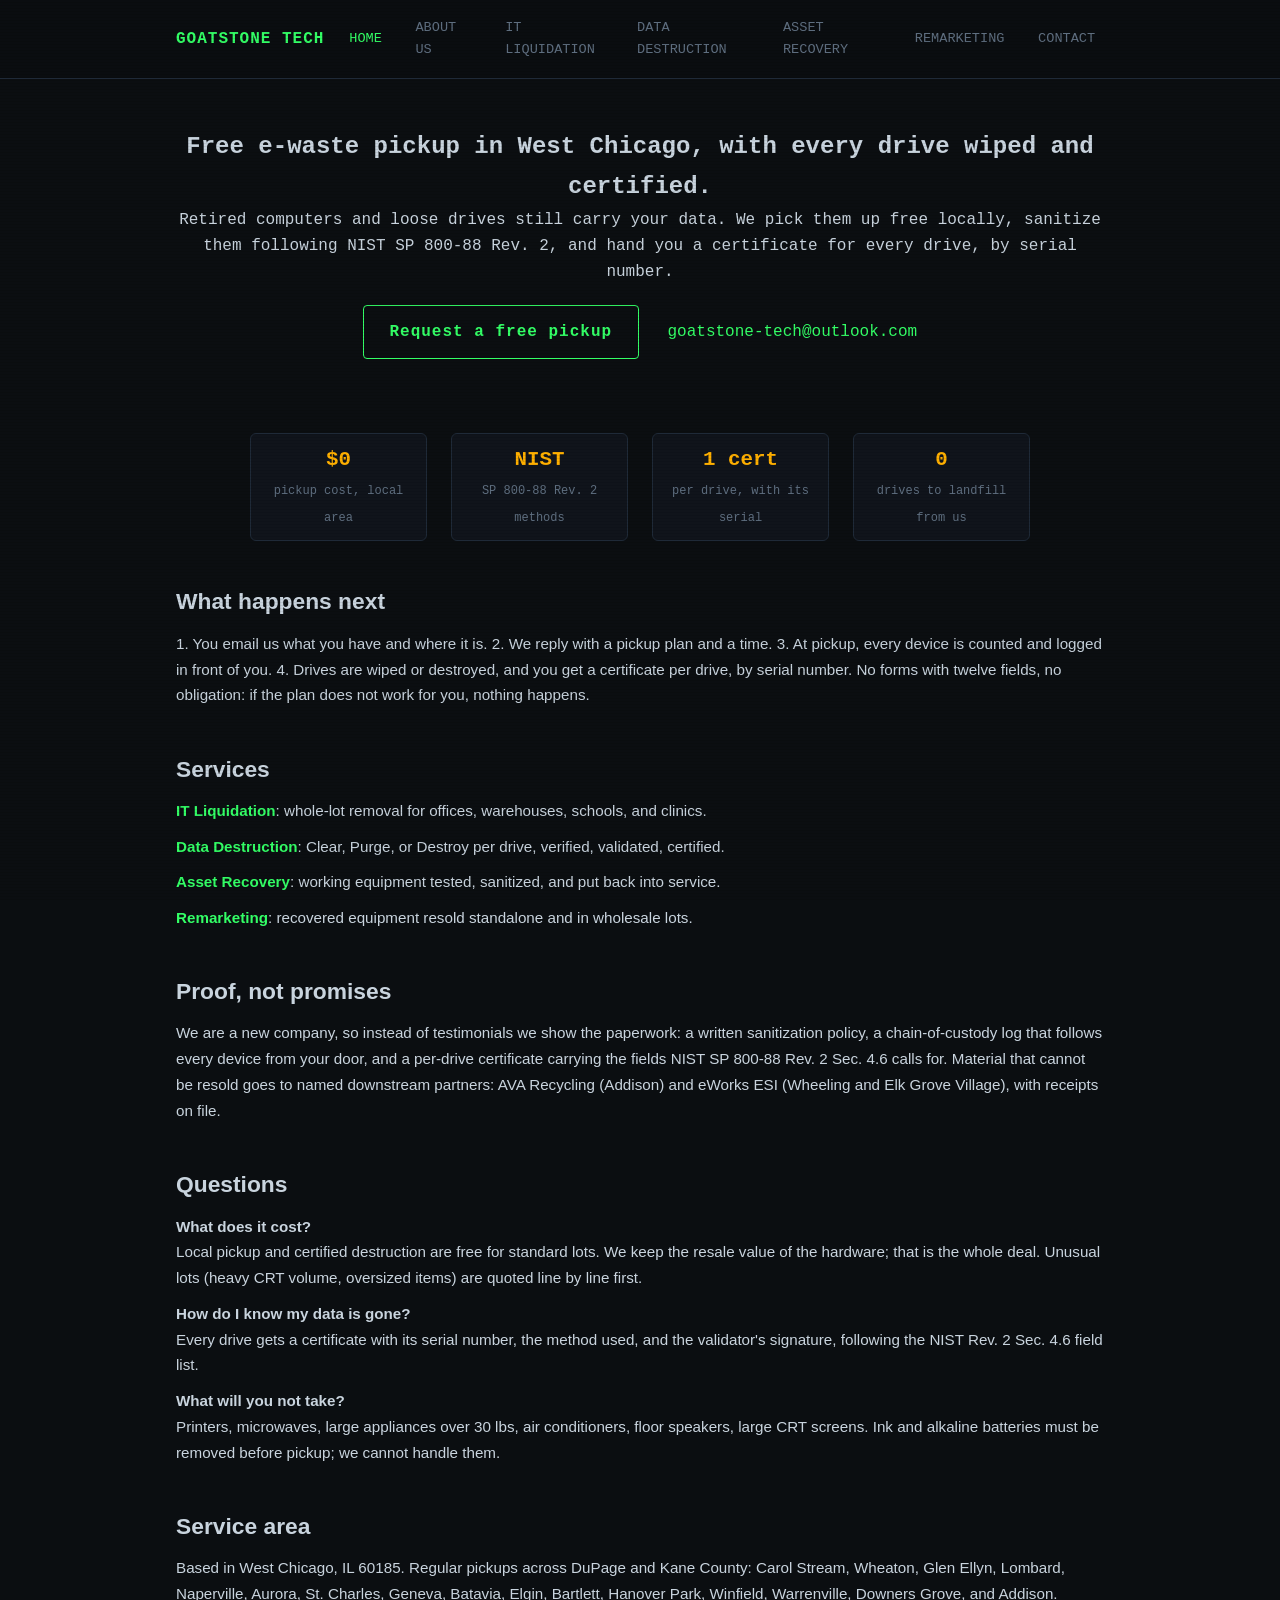
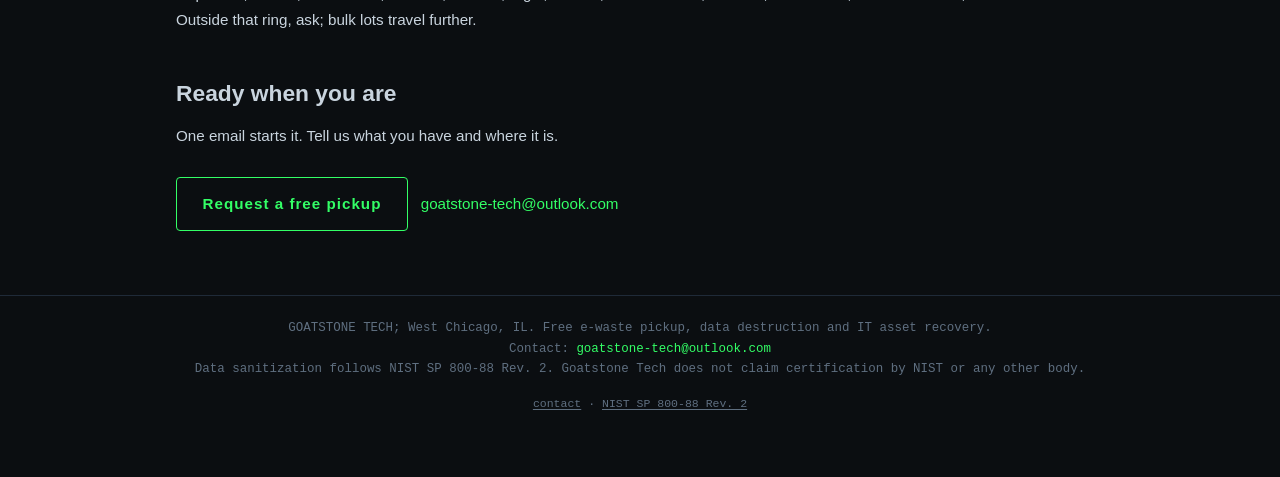
==== commit cf8eaf91: "Revert Styles Guide restyle; restore landing-structure version" ====
--- a/index.html
+++ b/index.html
@@ -5,32 +5,46 @@
 <meta name="viewport" content="width=device-width, initial-scale=1">
 <title>GOATSTONE TECH; free e-waste pickup and data destruction, West Chicago IL</title>
 <meta name="description" content="Free local e-waste pickup, NIST SP 800-88 Rev. 2 data destruction with a certificate per drive.">
-<link rel="stylesheet" href="assets/goatstone.css?v=1">
+<link rel="stylesheet" href="assets/webbelt.css?v=53">
 </head>
 <body>
-<div class="sheet">
-<div class="brand">GOATSTONE-TECH</div>
-<nav class="main"><a href="index.html" class="on">HOME</a> <a href="about-us.html">ABOUT US</a> <a href="it-liquidation.html">IT LIQUIDATION</a> <a href="data-destruction.html">DATA DESTRUCTION</a> <a href="asset-recovery.html">ASSET RECOVERY</a> <a href="remarketing.html">REMARKETING</a> <a href="contact.html">CONTACT</a></nav>
-
-<section class="hero"><div class="stamp">FREE PICKUP</div><h1>Free e-waste pickup in West Chicago, with every drive wiped and certified.</h1><p>Retired computers and loose drives still carry your data. We pick them up free locally, sanitize them following NIST SP 800-88 Rev. 2, and hand you a certificate for every drive, by serial number.</p><div class="cta"><a class="btn" href="contact.html">Request a free pickup</a><a class="mail" href="mailto:goatstone-tech@outlook.com">goatstone-tech@outlook.com</a></section><section class="grid g4">
-<div class="card"><div class="big">$0</div><div class="lbl">pickup cost, local area</div></div>
-<div class="card"><div class="big">NIST</div><div class="lbl">SP 800-88 Rev. 2 methods</div></div>
-<div class="card"><div class="big">1 cert</div><div class="lbl">per drive, with its serial</div></div>
-<div class="card"><div class="big">0</div><div class="lbl">drives to landfill from us</div></div>
-</section><section class="prose"><h2>What happens next</h2>
-<p>1. You email us what you have and where it is. 2. We reply with a pickup plan and a time. 3. At pickup, every device is counted and logged in front of you. 4. Drives are wiped or destroyed, and you get a certificate per drive, by serial number. No forms with twelve fields, no obligation: if the plan does not work for you, nothing happens.</p></section><section class="prose"><h2>Services</h2>
+<div class="cloudlayer" aria-hidden="true"></div>
+<header class="top">
+  <div class="top-inner">
+    <span class="logo"><span class="lname">GOATSTONE TECH</span></span>
+    <nav class="main">
+      <a href="index.html" class="keep on">HOME</a>
+      <a href="about-us.html" class="keep">ABOUT US</a>
+      <a href="it-liquidation.html" class="keep">IT LIQUIDATION</a>
+      <a href="data-destruction.html" class="keep">DATA DESTRUCTION</a>
+      <a href="asset-recovery.html" class="keep">ASSET RECOVERY</a>
+      <a href="remarketing.html" class="keep">REMARKETING</a>
+      <a href="contact.html" class="keep">CONTACT</a>
+    </nav>
+  </div>
+</header>
+<main class="wrap">
+<section class="hero"><h1>Free e-waste pickup in West Chicago, with every drive wiped and certified.</h1><p>Retired computers and loose drives still carry your data. We pick them up free locally, sanitize them following NIST SP 800-88 Rev. 2, and hand you a certificate for every drive, by serial number.</p><p><a class="btn" href="contact.html">Request a free pickup</a> &nbsp; <a href="mailto:goatstone-tech@outlook.com">goatstone-tech@outlook.com</a></p></section><section class="block"><div class="stats">
+<div class="stat"><b>$0</b><span>pickup cost, local area</span></div>
+<div class="stat"><b>NIST</b><span>SP 800-88 Rev. 2 methods</span></div>
+<div class="stat"><b>1 cert</b><span>per drive, with its serial</span></div>
+<div class="stat"><b>0</b><span>drives to landfill from us</span></div>
+</div></section><section class="block"><div class="prose"><h2>What happens next</h2>
+<p>1. You email us what you have and where it is. 2. We reply with a pickup plan and a time. 3. At pickup, every device is counted and logged in front of you. 4. Drives are wiped or destroyed, and you get a certificate per drive, by serial number. No forms with twelve fields, no obligation: if the plan does not work for you, nothing happens.</p></div></section><section class="block"><div class="prose"><h2>Services</h2>
 <p><a href="it-liquidation.html"><b>IT Liquidation</b></a>: whole-lot removal for offices, warehouses, schools, and clinics.</p>
 <p><a href="data-destruction.html"><b>Data Destruction</b></a>: Clear, Purge, or Destroy per drive, verified, validated, certified.</p>
 <p><a href="asset-recovery.html"><b>Asset Recovery</b></a>: working equipment tested, sanitized, and put back into service.</p>
-<p><a href="remarketing.html"><b>Remarketing</b></a>: recovered equipment resold standalone and in wholesale lots.</p></section><section class="prose"><h2>Proof, not promises</h2>
-<p>We are a new company, so instead of testimonials we show the paperwork: a written sanitization policy, a chain-of-custody log that follows every device from your door, and a per-drive certificate carrying the fields NIST SP 800-88 Rev. 2 Sec. 4.6 calls for. Material that cannot be resold goes to named downstream partners: AVA Recycling (Addison) and eWorks ESI (Wheeling and Elk Grove Village), with receipts on file.</p></section><section class="prose"><h2>Questions</h2><p><b>What does it cost?</b><br>Local pickup and certified destruction are free for standard lots. We keep the resale value of the hardware; that is the whole deal. Unusual lots (heavy CRT volume, oversized items) are quoted line by line first.</p><p><b>How do I know my data is gone?</b><br>Every drive gets a certificate with its serial number, the method used, and the validator's signature, following the NIST Rev. 2 Sec. 4.6 field list.</p><p><b>What will you not take?</b><br>Printers, microwaves, large appliances over 30 lbs, air conditioners, floor speakers, large CRT screens. Ink and alkaline batteries must be removed before pickup; we cannot handle them.</p></section><section class="prose"><h2>Service area</h2>
-<p>Based in West Chicago, IL 60185. Regular pickups across DuPage and Kane County: Carol Stream, Wheaton, Glen Ellyn, Lombard, Naperville, Aurora, St. Charles, Geneva, Batavia, Elgin, Bartlett, Hanover Park, Winfield, Warrenville, Downers Grove, and Addison. Outside that ring, ask; bulk lots travel further.</p></section><section class="prose"><h2>Ready when you are</h2><p>One email starts it. Tell us what you have and where it is.</p><div class="cta"><a class="btn" href="contact.html">Request a free pickup</a><a class="mail" href="mailto:goatstone-tech@outlook.com">goatstone-tech@outlook.com</a></div></section>
-
-<div class="foot">
-<p>GOATSTONE TECH &middot; West Chicago, IL &middot; Free e-waste pickup, data destruction and IT asset recovery.</p>
-<p class="note">Data sanitization follows NIST SP 800-88 Rev. 2. We do not claim certification by NIST or any other body.</p>
-<p><a href="contact.html">contact</a> &middot; <a href="data-destruction.html">NIST SP 800-88 Rev. 2</a></p>
-</div>
-</div>
+<p><a href="remarketing.html"><b>Remarketing</b></a>: recovered equipment resold standalone and in wholesale lots.</p></div></section><section class="block"><div class="prose"><h2>Proof, not promises</h2>
+<p>We are a new company, so instead of testimonials we show the paperwork: a written sanitization policy, a chain-of-custody log that follows every device from your door, and a per-drive certificate carrying the fields NIST SP 800-88 Rev. 2 Sec. 4.6 calls for. Material that cannot be resold goes to named downstream partners: AVA Recycling (Addison) and eWorks ESI (Wheeling and Elk Grove Village), with receipts on file.</p></div></section><section class="block"><div class="prose"><h2>Questions</h2><p><b>What does it cost?</b><br>Local pickup and certified destruction are free for standard lots. We keep the resale value of the hardware; that is the whole deal. Unusual lots (heavy CRT volume, oversized items) are quoted line by line first.</p><p><b>How do I know my data is gone?</b><br>Every drive gets a certificate with its serial number, the method used, and the validator's signature, following the NIST Rev. 2 Sec. 4.6 field list.</p><p><b>What will you not take?</b><br>Printers, microwaves, large appliances over 30 lbs, air conditioners, floor speakers, large CRT screens. Ink and alkaline batteries must be removed before pickup; we cannot handle them.</p></div></section><section class="block"><div class="prose"><h2>Service area</h2>
+<p>Based in West Chicago, IL 60185. Regular pickups across DuPage and Kane County: Carol Stream, Wheaton, Glen Ellyn, Lombard, Naperville, Aurora, St. Charles, Geneva, Batavia, Elgin, Bartlett, Hanover Park, Winfield, Warrenville, Downers Grove, and Addison. Outside that ring, ask; bulk lots travel further.</p></div></section><section class="block"><div class="prose"><h2>Ready when you are</h2><p>One email starts it. Tell us what you have and where it is.</p><p><a class="btn" href="contact.html">Request a free pickup</a> &nbsp; <a href="mailto:goatstone-tech@outlook.com">goatstone-tech@outlook.com</a></p></div></section>
+</main>
+<footer class="site">
+  <div class="wrap">
+    <p>GOATSTONE TECH; West Chicago, IL. Free e-waste pickup, data destruction and IT asset recovery.</p>
+    <p>Contact: <a href="mailto:goatstone-tech@outlook.com">goatstone-tech@outlook.com</a></p>
+    <p>Data sanitization follows NIST SP 800-88 Rev. 2. Goatstone Tech does not claim certification by NIST or any other body.</p>
+    <div class="footlegal"><a href="contact.html">contact</a> &middot; <a href="data-destruction.html">NIST SP 800-88 Rev. 2</a></div>
+  </div>
+</footer>
 </body>
 </html>
--- a/assets/webbelt.css
+++ b/assets/webbelt.css
@@ -0,0 +1,510 @@
+/* WEBBELT; retro terminal stylesheet. Own implementation. */
+:root{
+  --bg:#0b0e11;
+  --panel:#10141b;
+  --panel2:#151b26;
+  --grn:#33ff66;
+  --amb:#ffb000;
+  --red:#ff5555;
+  --txt:#c9d4de;
+  --dim:#5f6f80;
+  --line:#1f2a38;
+}
+*{box-sizing:border-box;margin:0;padding:0}
+html{-webkit-text-size-adjust:100%;scroll-behavior:smooth;scrollbar-width:thin;scrollbar-color:var(--line) transparent}
+/* scrollbars: thin terminal style */
+::-webkit-scrollbar{width:10px;height:10px}
+::-webkit-scrollbar-track{background:transparent}
+::-webkit-scrollbar-thumb{background:var(--line);border:2px solid var(--bg)}
+::-webkit-scrollbar-thumb:hover{background:var(--grn)}
+body{
+  background:var(--bg);
+  color:var(--txt);
+  font-family:ui-monospace,SFMono-Regular,Menlo,Consolas,"Liberation Mono",monospace;
+  font-size:16px;
+  line-height:1.65;
+  min-height:100vh;
+  padding-bottom:4rem;
+}
+/* ambient background grid: diffuse random letters, cell lights up under cursor */
+.bggrid{position:fixed;inset:0;z-index:-1;pointer-events:none;overflow:hidden;display:grid;grid-template:repeat(var(--rows,10),1fr)/repeat(var(--cols,20),1fr);font-family:ui-monospace,SFMono-Regular,Menlo,Consolas,"Liberation Mono",monospace}
+.bggrid i{font-style:normal;display:grid;place-items:center;font-size:1.1rem;color:hsl(140 70% 45%);opacity:var(--o,.07);transform:scale(1);filter:grayscale(.45) brightness(.8);transition:opacity .8s ease-in,transform .4s ease-out,filter .6s ease-out}
+.bggrid i.lit{opacity:.22;filter:grayscale(0) brightness(1.15);transform:rotate(calc(var(--g,0)*9deg)) scale(1.2);transition-duration:0s}
+/* subtle scanlines */
+body::after{
+  content:"";position:fixed;inset:0;pointer-events:none;z-index:50;
+  background:repeating-linear-gradient(0deg,rgba(0,0,0,.14) 0 1px,transparent 1px 3px);
+  opacity:.5;
+}
+::selection{background:var(--grn);color:#04140a}
+a{color:var(--grn);text-decoration:none}
+a:hover{text-decoration:underline}
+.wrap{max-width:960px;margin:0 auto;padding:0 1rem}
+
+/* header */
+header.top{
+  border-bottom:1px solid var(--line);
+  background:rgba(11,14,17,.92);
+  position:sticky;top:0;z-index:40;
+  backdrop-filter:blur(4px);
+}
+.top-inner{display:flex;align-items:center;gap:1rem;padding:.7rem 1rem;max-width:960px;margin:0 auto}
+.logo{font-weight:700;color:var(--grn);letter-spacing:1px;white-space:nowrap}
+.logo .cur{animation:blink 1.1s steps(1) infinite}
+@keyframes blink{50%{opacity:0}}
+nav.main{margin-left:auto;display:flex;gap:1rem;align-items:center;position:relative}
+nav.main a{color:var(--dim);font-size:.85rem;position:relative;z-index:1;padding:.35rem .55rem;border-radius:6px}
+nav.main a:hover,nav.main a.on{color:var(--grn)}
+nav.main a.nav-donate{color:var(--amb)}
+nav.main a.nav-donate:hover{color:var(--amb);filter:brightness(1.25)}
+.navpill{position:absolute;z-index:0;left:0;top:0;background:rgba(51,255,102,.08);border:1px solid rgba(51,255,102,.28);border-radius:6px;pointer-events:none;opacity:0;transition:left .38s cubic-bezier(.2,.8,.25,1.12),top .38s cubic-bezier(.2,.8,.25,1.12),width .38s cubic-bezier(.2,.8,.25,1.12),height .38s cubic-bezier(.2,.8,.25,1.12),opacity .25s}
+nav.main.pill-on .navpill{opacity:1}
+@media (prefers-reduced-motion:reduce){.navpill{transition:none}}
+
+/* hero */
+.hero{padding:3rem 0 2rem;text-align:center}
+.hero .ascii{color:var(--grn);font-weight:700;font-size:clamp(1.4rem,6vw,2.6rem);letter-spacing:2px}
+.hero p.tag{color:var(--dim);margin-top:.8rem;max-width:34rem;margin-left:auto;margin-right:auto}
+.stats{display:grid;grid-template-columns:repeat(auto-fit,minmax(150px,1fr));gap:1.5rem;justify-content:center;margin:1.4rem auto 0;max-width:780px}
+.stat{border:1px solid var(--line);background:var(--panel);padding:.6rem 1.1rem;border-radius:6px;text-align:center}
+.stat b{display:block;color:var(--amb);font-size:1.3rem}
+.stat span{font-size:.75rem;color:var(--dim)}
+
+/* sections */
+section.block{margin-top:2.6rem;scroll-margin-top:76px}
+.sec-head{display:flex;align-items:baseline;gap:.8rem;border-bottom:1px solid var(--line);padding-bottom:.5rem;margin-bottom:1.2rem}
+.sec-head .num{color:var(--amb);font-weight:700}
+.sec-head h2{font-size:1.05rem;letter-spacing:1px;color:var(--txt)}
+.sec-head .hint{margin-left:auto;color:var(--dim);font-size:.75rem}
+
+/* ad slots */
+.adslot{
+  border:1px dashed var(--dim);border-radius:6px;
+  color:var(--dim);text-align:center;font-size:.75rem;letter-spacing:2px;
+  padding:1.6rem 1rem;margin:2rem auto;max-width:728px;
+}
+.adslot small{display:block;margin-top:.4rem;letter-spacing:1px;opacity:.7}
+
+/* terminal panel */
+.term{
+  background:#05070a;border:1px solid var(--line);border-radius:6px;
+  padding:1.1rem 1.2rem;font-size:.9rem;overflow-x:auto;
+}
+.term .p{color:var(--grn)}
+.term .k{color:var(--dim)}
+.term .warn{color:var(--amb)}
+.termline{margin:.15rem 0}
+
+/* buttons */
+.btn{
+  display:inline-block;background:transparent;color:var(--grn);
+  border:1px solid var(--grn);border-radius:4px;
+  font:inherit;font-weight:700;letter-spacing:1px;cursor:pointer;
+  padding:.8rem 1.6rem;min-height:48px;margin-top:1.2rem;
+}
+.btn:hover{background:var(--grn);color:#04140a}
+.btn:active{transform:translateY(1px)}
+.crumb{color:var(--dim);font-size:.85rem;margin:1.6rem 0 .6rem;display:inline-block}
+h1.tool-title{color:var(--grn);font-size:1.4rem;letter-spacing:1px;margin:.4rem 0 .6rem}
+p.lead{color:var(--dim);max-width:40rem;margin-bottom:1.4rem}
+.note{
+  border-left:3px solid var(--grn);background:var(--panel);
+  padding:.8rem 1rem;margin-top:1.6rem;font-size:.85rem;color:var(--dim);border-radius:0 6px 6px 0;
+}
+.note b{color:var(--grn)}
+footer.site{
+  margin-top:4rem;border-top:1px solid var(--line);padding-top:1.4rem;
+  color:var(--dim);font-size:.78rem;text-align:center;
+}
+footer.site .row{display:flex;gap:1.2rem;justify-content:center;flex-wrap:wrap;margin-bottom:.8rem}
+.cclicense{margin-top:.9rem;font-size:.72rem}
+.cclicense img{height:1em;width:1em;margin-left:.25em;vertical-align:-.12em}
+@media (max-width:560px){
+  .hero{padding:2rem 0 1.4rem}
+  .top-inner{padding:.6rem .8rem}
+  nav.main{overflow-x:auto;scrollbar-width:none;gap:.6rem;max-width:100%}
+  nav.main::-webkit-scrollbar{display:none}
+  nav.main a:not(.keep){display:none}
+}
+
+/* ---- v2 additions: dropdowns, lang menu, toplist ---- */
+.langwrap{position:relative}
+.langbtn{
+  display:flex;align-items:center;gap:.45rem;
+  background:transparent;border:1px solid var(--line);border-radius:6px;color:var(--grn);
+  font:inherit;font-size:.8rem;padding:.5rem .7rem;cursor:pointer;min-height:44px;
+}
+.langbtn svg{width:18px;height:18px;stroke:currentColor;flex:none}
+.langbtn .chev{font-size:.65rem;color:var(--dim)}
+.langmenu{
+  display:none;position:absolute;right:0;top:calc(100% + 6px);z-index:60;
+  background:var(--panel2);border:1px solid var(--line);border-radius:6px;
+  min-width:150px;overflow:hidden;box-shadow:0 8px 24px rgba(0,0,0,.5);
+}
+.langmenu.open{display:block}
+.langmenu button{
+  display:flex;width:100%;align-items:center;gap:.6rem;
+  background:transparent;border:0;color:var(--txt);font:inherit;font-size:.85rem;
+  padding:.7rem .9rem;cursor:pointer;min-height:48px;text-align:left;
+}
+.langmenu button:hover{background:var(--panel)}
+.langmenu button.on{color:var(--grn)}
+.langmenu button .tick{margin-left:auto;color:var(--grn)}
+/* collapsible sections */
+.sec-toggle{cursor:pointer;user-select:none}
+.sec-toggle .chev{margin-left:.6rem;color:var(--grn);transition:transform .2s;font-size:.9rem}
+.sec-toggle.open .chev{transform:rotate(180deg)}
+.sec-panel{overflow:hidden;max-height:0;transition:max-height .35s ease}
+.sec-panel.open{max-height:1200px}
+/* top-10 rows */
+.toplist{display:flex;flex-direction:column;gap:.55rem;padding:.4rem 0 1.4rem}
+.toptool{
+  display:flex;align-items:center;gap:.8rem;
+  border:1px solid var(--line);background:var(--panel);border-radius:6px;
+  padding:.75rem 1rem;
+}
+a.toptool:hover{border-color:var(--grn);text-decoration:none}
+.toptool .n{color:var(--amb);font-weight:700;font-size:.8rem;min-width:2ch}
+.toptool .t{color:var(--grn);font-weight:700;flex:1;overflow-wrap:anywhere}
+.toptool .u{color:var(--dim);font-size:.75rem;white-space:nowrap}
+.toptool.openall{border-style:dashed;justify-content:center}
+.toptool.openall .t{flex:none;color:var(--amb)}
+div.toptool{opacity:.6}
+/* toolbox page rows */
+.tbcat{margin-top:2rem}
+.tbrows{display:grid;grid-template-columns:repeat(auto-fill,minmax(300px,1fr));gap:.5rem;margin-top:.8rem}
+.tbrow{
+  display:flex;flex-direction:column;align-items:stretch;gap:.2rem;
+  border:1px solid var(--line);background:var(--panel);border-radius:6px;
+  padding:.55rem .8rem;font-size:.85rem;
+}
+.tbrow .t{color:var(--grn);white-space:nowrap;overflow:hidden}
+.tbrow .s{font-size:.68rem;letter-spacing:1px}
+.tbrow .s.on{color:var(--grn)}
+.tbrow .s.off{color:var(--dim)}
+a.tbrow:hover{border-color:var(--grn);text-decoration:none}
+h3.catname{color:var(--amb);font-size:.9rem;letter-spacing:2px}
+.catcount{color:var(--dim);font-size:.75rem;margin-left:.6rem}
+
+/* ---- v3: terminal bar, themes, scramble, toolbox ---- */
+[hidden]{display:none !important}
+.logo .lname,.logo .cur{cursor:pointer}
+/* retro pixel theme (easter egg) */
+@font-face{
+  font-family:'Press Start 2P';
+  src:url('fonts/press-start-2p.ttf') format('truetype');
+  font-display:swap;
+}
+body.retro{font-family:'Press Start 2P',ui-monospace,monospace;font-size:12px;line-height:2}
+body.retro::after{opacity:.85}
+/* retro CRT kit; adapted inspo. self-hosted font, inline svg noise, no external requests */
+body.retro::before{
+  content:"";position:fixed;inset:0;pointer-events:none;z-index:51;
+  background:
+    radial-gradient(ellipse at center,transparent 52%,rgba(0,0,0,.5) 100%),
+    url("data:image/svg+xml,%3Csvg xmlns='http://www.w3.org/2000/svg' width='140' height='140'%3E%3Cfilter id='n'%3E%3CfeTurbulence type='fractalNoise' baseFrequency='0.85' numOctaves='2' stitchTiles='stitch'/%3E%3C/filter%3E%3Crect width='140' height='140' filter='url(%23n)' opacity='0.14'/%3E%3C/svg%3E");
+}
+body.retro .logo{animation:rgbflicker 2.6s steps(2) infinite}
+@keyframes rgbflicker{
+  0%,100%{text-shadow:1px 0 0 rgba(255,45,120,.5),-1px 0 0 rgba(0,220,255,.5)}
+  50%{text-shadow:-1px 0 0 rgba(255,45,120,.5),1px 0 0 rgba(0,220,255,.5)}
+}
+@media (prefers-reduced-motion:reduce){body.retro .logo{animation:none}}
+body.retro .hero .ascii{font-size:clamp(.95rem,4.5vw,1.5rem);letter-spacing:1px}
+body.retro h1.tool-title{font-size:1rem}
+body.retro .sec-head h2{font-size:.7rem}
+body.retro .sec-head .num{font-size:.7rem}
+body.retro .btn{font-size:.6rem}
+body.retro .logo{font-size:.75rem}
+body.retro .stat b{font-size:1rem}
+body.retro .toptool .t,body.retro .tbrow .t{font-size:.62rem}
+/* feedback form */
+.fbform{max-width:36rem;margin:1.6rem 0}
+.fbform>label{display:block;color:var(--dim);font-size:.8rem;margin:1rem 0 .4rem}
+.fbform input[type=text],.fbform input[type=email]{
+  width:100%;background:var(--panel);border:1px solid var(--line);border-radius:6px;
+  color:var(--txt);font:inherit;padding:.8rem 1rem;min-height:48px;
+}
+.fbform input:focus{outline:none;border-color:var(--grn)}
+.fbform label,.fbform select,.fbform button{font-family:inherit}
+.fbmsg{margin-top:1rem;color:var(--grn);font-size:.85rem}
+/* hype button: split counter w/ rolling number (inspo, own build) */
+.hypebtn{display:inline-flex;align-items:stretch;overflow:hidden;background:transparent;
+  border:1px solid var(--amb);color:var(--amb);border-radius:4px;font:inherit;cursor:pointer;
+  padding:0;min-height:44px;flex:none;transition:transform .08s ease}
+.hypebtn:hover{background:var(--amb);color:#04140a}
+.hypebtn:hover .hypecount{background:#04140a;color:var(--amb)}
+.hypebtn:active{transform:translateY(2px)}
+.hypebtn:disabled{opacity:.65;cursor:default}
+.hypecount{display:flex;flex-direction:column;height:44px;overflow:hidden;min-width:2.4em;
+  align-items:center;background:rgba(255,176,0,.12);transition:background .15s ease,color .15s ease}
+.hypecount>span{display:flex;align-items:center;justify-content:center;height:44px;flex:none;
+  font-weight:700;transition:transform .28s ease}
+.hypebtn.rolled .hypecount>span{transform:translateY(-100%)}
+.hypeword{display:flex;align-items:center;padding:0 .9rem;letter-spacing:1px;font-size:.68rem}
+/* floating expanding search (inspo clone, webbelt-styled, no deps) */
+.fsearch{position:fixed;right:1.2rem;bottom:1.2rem;z-index:60;display:flex;align-items:center;
+  height:52px;width:52px;border:1px solid var(--grn);border-radius:6px;background:#04140a;
+  overflow:hidden;transition:width .35s ease;box-shadow:0 2px 12px rgba(0,0,0,.5)}
+.fsearch:hover,.fsearch:focus-within,.fsearch.open{width:min(320px,72vw)}
+.fsearch-input{flex:1;min-width:0;width:0;background:transparent;border:0;outline:0;color:var(--txt);
+  font:inherit;font-size:.9rem;padding:0;opacity:0;transition:opacity .25s ease,padding .25s ease}
+.fsearch:hover .fsearch-input,.fsearch:focus-within .fsearch-input,.fsearch.open .fsearch-input{padding:0 .8rem;opacity:1}
+.fsearch-btn{position:relative;flex:none;width:50px;height:50px;background:transparent;border:0;color:var(--grn);
+  cursor:pointer;display:grid;place-items:center;transition:background .25s ease,color .25s ease}
+.fsearch-btn svg{width:22px;height:22px}
+.fsearch:hover .fsearch-btn,.fsearch:focus-within .fsearch-btn,.fsearch.open .fsearch-btn{background:var(--grn);color:#04140a}
+.fsearch-clear{flex:none;width:36px;height:50px;background:transparent;border:0;color:var(--dim);
+  font-size:1.3rem;cursor:pointer;display:none}
+.fsearch.has-text .fsearch-clear{display:block}
+/* amber dot: filter is on while the box sits collapsed */
+.fsearch.has-text:not(:hover):not(:focus-within):not(.open) .fsearch-btn::after{content:'';
+  position:absolute;top:9px;right:9px;width:8px;height:8px;border-radius:50%;background:var(--amb)}
+/* search results dropdown (hovering window above the bar) */
+.fdrop{position:fixed;right:1.2rem;bottom:4.6rem;z-index:61;width:min(320px,72vw);max-height:44vh;
+  overflow-y:auto;background:#04140a;border:1px solid var(--grn);border-radius:6px;
+  box-shadow:0 0 22px rgba(51,255,102,.35),0 4px 18px rgba(0,0,0,.6)}
+.fdrop:not([hidden]){animation:fdropIn .25s ease-in-out}
+@keyframes fdropIn{from{transform:translateY(1rem);opacity:0}to{transform:none;opacity:1}}
+.fdrop-item{display:block;padding:.6rem .9rem;color:var(--grn);font-size:.85rem;
+  text-decoration:none;border-bottom:1px solid var(--line);white-space:nowrap;overflow:hidden;text-overflow:ellipsis}
+.fdrop-item:last-child{border-bottom:0}
+.fdrop-item:hover,.fdrop-item.active{background:rgba(0,255,157,.1)}
+.fdrop-none{padding:.7rem .9rem;color:var(--dim);font-size:.8rem}
+/* hide the browser's native search clear; we have our own */
+.fsearch-input::-webkit-search-cancel-button{-webkit-appearance:none;appearance:none;display:none;width:0;height:0}
+/* fingerprint legend */
+.legend{margin:1.2rem 0;color:var(--dim);font-size:.78rem;line-height:1.8;max-width:38rem}
+.legend .acc{color:var(--amb);font-weight:700}
+/* trackability verdict ranking */
+.verdict{margin:1.2rem 0;border:1px solid var(--line);border-radius:6px;background:var(--panel);
+  padding:1.1rem 1.2rem;text-align:center;max-width:38rem}
+.verdict-label{color:var(--dim);font-size:.7rem;letter-spacing:2px}
+.verdict-rank{font-size:1.7rem;font-weight:700;letter-spacing:4px;margin:.35rem 0 .7rem}
+.verdict.bad .verdict-rank{color:var(--amb)}
+.verdict.good .verdict-rank{color:var(--grn)}
+.verdict-meter{display:flex;gap:.4rem;justify-content:center;margin-bottom:.7rem}
+.verdict-meter span{width:3rem;height:.5rem;background:var(--line);border-radius:2px}
+.verdict.bad .verdict-meter span.on{background:var(--amb)}
+.verdict.good .verdict-meter span.on{background:var(--grn)}
+.verdict-why{color:var(--dim);font-size:.78rem}
+/* readable prose (news issues) */
+.prose{font-family:-apple-system,BlinkMacSystemFont,"Segoe UI",Roboto,Helvetica,Arial,sans-serif;line-height:1.7;font-size:.95rem}
+.prose h3{color:var(--grn);margin:1.2rem 0 .5rem;font-size:1rem;font-family:inherit}
+.prose p{margin:.6rem 0;color:var(--txt)}
+.prose a{color:var(--grn)}
+.issue{border:1px solid var(--line);border-radius:6px;background:var(--panel);padding:1.2rem 1.4rem;margin-top:1.2rem}
+.issue .ititle{color:var(--grn);font-size:1.05rem;margin-bottom:.2rem}
+.issue .idate{color:var(--dim);font-size:.75rem;margin-bottom:.8rem}
+.termbar{
+  border-top:1px solid var(--line);background:#05070a;
+  padding:.55rem 1rem;display:flex;align-items:center;gap:.6rem;
+  max-width:960px;margin:0 auto;
+}
+.termbar .p{color:var(--grn);font-weight:700}
+.termbar input{
+  flex:1;background:transparent;border:0;outline:0;color:var(--txt);
+  font:inherit;min-height:44px;
+}
+/* light mode (lumos) */
+body.light{
+  --bg:#ece7db;--panel:#fbf8f1;--panel2:#ffffff;
+  --txt:#221f1a;--dim:#6f675c;--line:#d9d2c2;
+  --grn:#0c7a34;--amb:#a35c00;--red:#c22;
+}
+body.light::after{display:none}
+body.light .termbar{background:#f3efe4}
+.cloudlayer{display:none}
+body.light .cloudlayer{
+  display:block;position:fixed;inset:0;pointer-events:none;z-index:1;
+  background:
+    radial-gradient(ellipse 220px 70px at 15% 20%, rgba(255,255,255,.9), transparent 70%),
+    radial-gradient(ellipse 300px 90px at 75% 12%, rgba(255,255,255,.85), transparent 70%),
+    radial-gradient(ellipse 260px 80px at 45% 32%, rgba(255,255,255,.7), transparent 70%),
+    radial-gradient(ellipse 200px 60px at 88% 45%, rgba(255,255,255,.75), transparent 70%);
+  animation:drift 60s linear infinite alternate;
+}
+@keyframes drift{from{transform:translateX(-2%)}to{transform:translateX(2%)}}
+body.light .wrap,body.stars .wrap{position:relative;z-index:2}
+/* light-mode contrast fixes: dark text on the light palette, light panels */
+body.light .term{background:var(--panel)}
+body.light ::selection{color:#fbf8f1}
+body.light .btn:hover{color:#fbf8f1}
+body.light .hypebtn:hover{color:#fbf8f1}
+body.light .hypebtn:hover .hypecount{background:#fbf8f1}
+body.light .fsearch{background:var(--panel)}
+body.light .fsearch:hover .fsearch-btn,body.light .fsearch:focus-within .fsearch-btn,body.light .fsearch.open .fsearch-btn{color:#fbf8f1}
+body.light .fdrop{background:var(--panel)}
+body.light .faq summary:hover,body.light .faq details[open] summary{color:#fbf8f1}
+body.light .faq summary:hover::after,body.light .faq details[open] summary::after{border-top-color:#fbf8f1}
+/* starfield (nox) */
+.starfield{
+  position:fixed;top:0;left:0;width:2px;height:2px;border-radius:50%;
+  pointer-events:none;z-index:1;animation:twinkle 3s ease-in-out infinite alternate;
+}
+@keyframes twinkle{from{opacity:.45}to{opacity:1}}
+/* dark wash between the stars and the content so text stays readable */
+.starwash{
+  position:fixed;inset:0;z-index:1;pointer-events:none;
+  background:rgba(4,6,12,.55);
+}
+/* toolbox extras */
+.newtag{
+  color:var(--amb);font-size:.62rem;letter-spacing:1px;white-space:nowrap;
+  border:1px solid var(--amb);border-radius:3px;padding:.05rem .3rem;margin-left:.5rem;
+}
+.donate-panel{
+  border:1px solid var(--line);background:var(--panel);border-radius:6px;
+  padding:1.4rem;text-align:center;margin-top:1rem;
+}
+.donate-panel .big{color:var(--grn);font-size:1.05rem;margin-bottom:.4rem}
+.donate-panel .sub{color:var(--dim);font-size:.85rem}
+/* services page */
+.svcgrid{display:grid;grid-template-columns:repeat(auto-fill,minmax(300px,1fr));gap:1.1rem;margin:1.4rem 0}
+.svccard{border:1px solid var(--line);background:var(--panel);padding:1.1rem 1.1rem 1.2rem;position:relative}
+.svccard h3{color:var(--grn);font-size:1rem;letter-spacing:1px;margin:0 0 .5rem}
+.svccard .tags{display:flex;flex-wrap:wrap;gap:.4rem;margin-bottom:.7rem}
+.svccard .tag{font-size:.66rem;border:1px solid var(--line);padding:.12rem .5rem;color:var(--dim);letter-spacing:1px}
+.svccard p{color:var(--txt);font-size:.85rem;line-height:1.55;margin:0 0 1rem}
+.svccard .visit{display:inline-block;text-decoration:none}
+.svcfeat{border-color:var(--amb)}
+.featbadge{position:absolute;top:-.72rem;left:1rem;background:var(--amb);color:#1a1200;font-size:.66rem;font-weight:700;letter-spacing:1px;padding:.16rem .6rem}
+.svcdisc{color:var(--dim);font-size:.75rem;margin-top:1.6rem}
+.legend a{color:var(--amb);text-decoration:underline;text-underline-offset:2px}
+.footlegal{margin:.9rem 0 0;font-size:.72rem}
+.footlegal a{color:var(--dim);text-decoration:underline;text-underline-offset:2px}
+.disbody p{color:var(--txt);font-size:.88rem;line-height:1.6;margin:0 0 .9rem;max-width:60ch}
+.fbform input.bad{border-color:var(--red)}
+.fberr{color:var(--red);font-size:.78rem;margin-top:.35rem}
+.svccard .tag.aff{border-color:var(--amb);color:var(--amb);font-weight:700}
+.seenon{font-size:.72rem;color:var(--dim);margin:-.2rem 0 .8rem}
+.seenon a{color:var(--amb);text-decoration:underline;text-underline-offset:2px}
+.fdrop-item em{font-style:normal;color:var(--dim);font-size:.7rem;letter-spacing:1px}
+.fdrop-item.fdrop-engine{border-top:1px solid var(--line);color:var(--amb)}
+.selist{display:flex;flex-direction:column;gap:.6rem;margin-top:1.2rem}
+.serow{display:flex;align-items:baseline;gap:.8rem;border:1px solid var(--line);background:var(--panel);padding:.8rem 1rem;text-decoration:none}
+.serow:hover{border-color:var(--grn)}
+.serow .n{color:var(--grn);font-weight:700;overflow-wrap:anywhere}
+.serow .ty{margin-left:auto;flex:none;color:var(--dim);font-size:.68rem;letter-spacing:1px}
+.secount{color:var(--dim);font-size:.8rem;margin-top:1rem}
+.sebig{width:100%;background:var(--panel);border:1px solid var(--line);border-radius:6px;color:var(--txt);font:inherit;font-size:1.05rem;padding:.9rem 1.1rem}
+.sebig:focus{outline:none;border-color:var(--grn)}
+.fbsel{width:100%;background-color:rgba(51,255,102,.06);border:1px solid var(--grn);border-radius:6px;color:var(--grn);font:inherit;padding:.8rem 2.4rem .8rem 1rem;min-height:48px;margin-bottom:1.2rem;appearance:none;-webkit-appearance:none;cursor:pointer;transition:all .3s ease-in-out;background-image:url("data:image/svg+xml,%3Csvg xmlns='http://www.w3.org/2000/svg' width='12' height='8'%3E%3Cpath d='M1 1l5 5 5-5' fill='none' stroke='%2333ff66' stroke-width='2'/%3E%3C/svg%3E");background-repeat:no-repeat;background-position:right 1rem center}
+.fbsel:hover,.fbsel:focus{outline:none;border-color:var(--grn);box-shadow:0 0 22px rgba(51,255,102,.55)}
+.fbsel option{background:var(--panel);color:var(--txt)}
+/* tool text input + qr output */
+.tinput{width:100%;background:var(--panel);border:1px solid var(--line);border-radius:6px;color:var(--txt);font:inherit;padding:.8rem 1rem;min-height:48px;margin:.4rem 0 1rem}
+.tinput:focus{outline:none;border-color:var(--grn)}
+.tarea{width:100%;background:var(--panel);border:1px solid var(--line);border-radius:6px;color:var(--txt);font:inherit;padding:.8rem 1rem;min-height:160px;margin:.4rem 0 1rem;resize:vertical}
+.tarea:focus{outline:none;border-color:var(--grn)}
+.tarea[readonly]{color:var(--dim)}
+.jbrow{display:flex;gap:.6rem;flex-wrap:wrap;margin:.2rem 0 1rem}
+.jbrow .btn{margin-top:0}
+.jberr{color:var(--red);font-size:.85rem;margin:.4rem 0;min-height:1.2em}
+/* epub reader */
+.eb-body{max-width:38rem;margin:1.2rem auto 0;color:var(--txt);line-height:1.8;font-size:.95rem;overflow-wrap:break-word}
+.eb-body img{max-width:100%;height:auto;display:block;margin:1rem auto}
+.eb-body h1,.eb-body h2,.eb-body h3{color:var(--grn);margin:1.4rem 0 .8rem;line-height:1.3}
+.eb-body p{margin:.8rem 0}
+.eb-nav{display:flex;gap:.6rem;align-items:center;margin-top:1rem;flex-wrap:wrap}
+.eb-nav .btn{margin-top:0}
+.eb-nav .btn:disabled{opacity:.4;cursor:default}
+.eb-count{color:var(--dim);font-size:.8rem;letter-spacing:1px}
+.toollabel{color:var(--dim);font-size:.8rem;letter-spacing:1px}
+#qr-cv{display:block;max-width:min(100%,320px);height:auto;margin:1rem 0;border:1px solid var(--line);border-radius:6px}
+#qr-empty{color:var(--dim);font-size:.85rem;margin:1rem 0}
+.dimrow{display:flex;gap:.8rem;margin:.4rem 0 1rem}
+.dimrow>div{flex:1;min-width:0}
+.dimrow .tinput{margin:.4rem 0 0}
+.dimrow .fbsel{margin:.4rem 0 0;min-height:48px}
+#ir-cv{display:block;max-width:100%;height:auto;margin:1rem 0;border:1px solid var(--line);border-radius:6px}
+#ir-empty{color:var(--dim);font-size:.85rem;margin:1rem 0}
+/* emoji finder */
+.emgrid{display:grid;grid-template-columns:repeat(auto-fill,minmax(54px,1fr));gap:.4rem;margin-top:1rem}
+.emgrid button{background:var(--panel);border:1px solid var(--line);border-radius:6px;font-size:1.7rem;line-height:1;padding:.55rem .2rem;cursor:pointer;transition:transform .15s ease-in-out,box-shadow .15s ease-in-out,border-color .15s ease-in-out}
+.emgrid button:hover{border-color:var(--grn);box-shadow:0 0 12px rgba(51,255,102,.35);transform:scale(1.1)}
+#em-status{color:var(--grn);font-size:.8rem;letter-spacing:1px;min-height:1.3em;margin-top:.6rem}
+/* piano */
+.piano{position:relative;display:flex;user-select:none;-webkit-user-select:none;margin-top:1rem;height:230px;touch-action:manipulation}
+.pw{flex:1;background:#f2f2f2;border:1px solid #8a8a8a;border-radius:0 0 5px 5px;position:relative;cursor:pointer;color:#555;display:flex;align-items:flex-end;justify-content:center;padding-bottom:.6rem;font-size:.68rem;letter-spacing:1px;min-width:0}
+.pw.on{background:#cfd8dc}
+.pb{position:absolute;top:0;width:5.4%;height:58%;background:#161616;border:1px solid #000;border-radius:0 0 4px 4px;z-index:2;cursor:pointer;color:#777;display:flex;align-items:flex-end;justify-content:center;padding-bottom:.45rem;font-size:.6rem}
+.pb.on{background:#2e7d32}
+/* snake */
+#sn-cv{display:block;background:#070b07;border:1px solid var(--line);border-radius:6px;max-width:100%;height:auto;touch-action:none}
+.sn-hud{display:flex;gap:1.4rem;align-items:center;margin:.8rem 0;color:var(--dim);font-size:.85rem;letter-spacing:1px}
+.sn-hud b{color:var(--grn);font-weight:normal}
+#sn-msg{color:var(--grn);font-size:1rem;letter-spacing:2px;margin:.6rem 0;min-height:1.5em}
+/* text to speech */
+.tslider{width:100%;margin:.4rem 0 1rem;accent-color:var(--grn)}
+.tsval{color:var(--grn);font-size:.8rem}
+/* faq dropdowns: scifi trigger + staggered fly-in, adapted to the terminal palette */
+.faq{margin:1.2rem 0;max-width:38rem}
+.faq details{margin-bottom:.6rem}
+.faq summary{position:relative;display:block;border:1px solid var(--grn);background:rgba(51,255,102,.06);color:var(--grn);font-size:.85rem;padding:.7rem 2.6rem .7rem 1rem;cursor:pointer;list-style:none;user-select:none;transition:all .3s ease-in-out}
+.faq summary::-webkit-details-marker{display:none}
+.faq summary::after{content:'';position:absolute;top:50%;right:1rem;transform:translateY(-70%);border-top:9px solid var(--grn);border-left:9px solid transparent;border-right:9px solid transparent;transition:all .3s ease-in-out}
+.faq summary:hover{box-shadow:0 0 22px rgba(51,255,102,.55),0 1px 4px rgba(0,0,0,.6);border-color:var(--grn);background:var(--grn);color:#04140a}
+.faq summary:hover::after{border-top-color:#04140a}
+.faq details[open] summary{background:var(--grn);color:#04140a;box-shadow:0 0 22px rgba(51,255,102,.35)}
+.faq details[open] summary::after{border-top-color:#04140a;transform:translateY(-30%) rotate(180deg)}
+.faqbody{border:1px solid var(--line);border-top:0;background:var(--panel);padding:.9rem 1rem;color:var(--dim);font-size:.78rem;line-height:1.8;overflow:hidden}
+.faqbody a{color:var(--amb);text-decoration:underline;text-underline-offset:2px}
+.faq details[open] .faqbody{animation:faqIn .32s ease-in-out}
+.faq details:nth-of-type(even)[open] .faqbody{animation-name:faqInR}
+@keyframes faqIn{from{transform:translateX(-4rem) skewX(18deg);opacity:0}to{transform:none;opacity:1}}
+@keyframes faqInR{from{transform:translateX(4rem) skewX(-18deg);opacity:0}to{transform:none;opacity:1}}
+@media (prefers-reduced-motion:reduce){.faq summary,.faq summary::after,.fbsel{transition:none}.faq details[open] .faqbody,.fdrop:not([hidden]){animation:none}.bggrid i{transition:none}}
+.perks{list-style:none;margin:0 auto 1.4rem;padding:0;max-width:36rem}
+.perks li{color:var(--dim);font-size:.85rem;margin-bottom:.4rem}
+.perks li::before{content:'\00bb  ';color:var(--grn)}
+.term .v.t-bad{color:var(--red)}
+.term .v.t-warn{color:var(--amb)}
+.term .v.t-good{color:var(--grn)}
+/* 2048 tiles */
+.tgrid{display:grid;grid-template-columns:repeat(4,1fr);gap:8px;max-width:22rem;margin:.8rem 0}
+.tcell{aspect-ratio:1;display:flex;align-items:center;justify-content:center;background:var(--panel);border:1px solid var(--line);border-radius:6px;color:var(--dim);font-size:1.35rem;min-height:3rem;user-select:none}
+.tcell.t2{background:rgba(51,255,102,.08);color:var(--grn)}
+.tcell.t4{background:rgba(51,255,102,.16);color:var(--grn)}
+.tcell.t8{background:rgba(51,255,102,.28);color:#04140a}
+.tcell.t16{background:rgba(51,255,102,.42);color:#04140a}
+.tcell.t32{background:rgba(51,255,102,.56);color:#04140a}
+.tcell.t64{background:rgba(51,255,102,.72);color:#04140a}
+.tcell.t128{background:rgba(255,176,0,.35);color:var(--amb)}
+.tcell.t256{background:rgba(255,176,0,.5);color:#1a1000}
+.tcell.t512{background:rgba(255,176,0,.68);color:#1a1000}
+.tcell.t1024{background:rgba(255,80,80,.4);color:var(--red)}
+.tcell.t2048{background:var(--grn);color:#04140a;font-weight:bold;box-shadow:0 0 18px rgba(51,255,102,.6)}
+.tcell.tbig{background:var(--amb);color:#1a1000;font-weight:bold}
+
+/* ip-address: values blurred until the user reveals them; css-only hover note */
+#out .v.ipblur{filter:blur(6px);user-select:none}
+#out.revealed .v.ipblur{filter:none;user-select:text}
+.ipwarn{font-size:.78rem;color:var(--dim);margin:.35rem 0 0}
+.ipwarn-h{border-bottom:1px dotted var(--dim);cursor:help}
+.ipwarn-b{display:none;color:var(--amb);margin-top:.3rem;max-width:34rem}
+.ipwarn:hover .ipwarn-b,.ipwarn:focus-within .ipwarn-b{display:block}
+
+/* learn flip cards: read turns the card over */
+.flipcard{perspective:1200px}
+.flip-inner{position:relative;transform-style:preserve-3d;transition:transform .55s ease,height .5s ease}
+.flipcard.flipped .flip-inner{transform:rotateY(180deg)}
+.flip-front,.flip-back{backface-visibility:hidden;-webkit-backface-visibility:hidden}
+.flip-front{position:relative;z-index:2}
+.flip-back{position:absolute;inset:0;transform:rotateY(180deg);overflow:hidden}
+@media (prefers-reduced-motion:reduce){.flip-inner{transition:none}}
+
+/* learn article: auto-expanded on flip, graphic at the end */
+.larticle h3{color:var(--grn);font-size:1rem;letter-spacing:1px;margin:0 0 .7rem}
+.larticle .featured-image{position:relative;height:132px;border:1px solid var(--line);
+  background:repeating-linear-gradient(0deg,#0a0f0a 0 2px,#0d120d 2px 4px);
+  margin:.9rem 0;overflow:hidden}
+.hashviz{position:absolute;inset:0;display:flex;align-items:center;justify-content:center;gap:.55rem;
+  font-family:ui-monospace,Menlo,Consolas,monospace;font-size:.78rem;color:var(--grn);padding:0 .8rem}
+.hv-in,.hv-out{border:1px solid var(--line);background:#00000066;padding:.28rem .55rem;white-space:nowrap}
+.hv-fn{border:1px dashed var(--amb);color:var(--amb);padding:.28rem .55rem;white-space:nowrap}
+.hv-arrow{color:var(--dim)}
+.larticle .content p{color:var(--txt);font-size:.85rem;line-height:1.6;margin:0 0 .9rem}
+.larticle .btn.ghost{margin-top:.4rem}
+.topsearch{margin:.4rem 0 1.4rem}
+
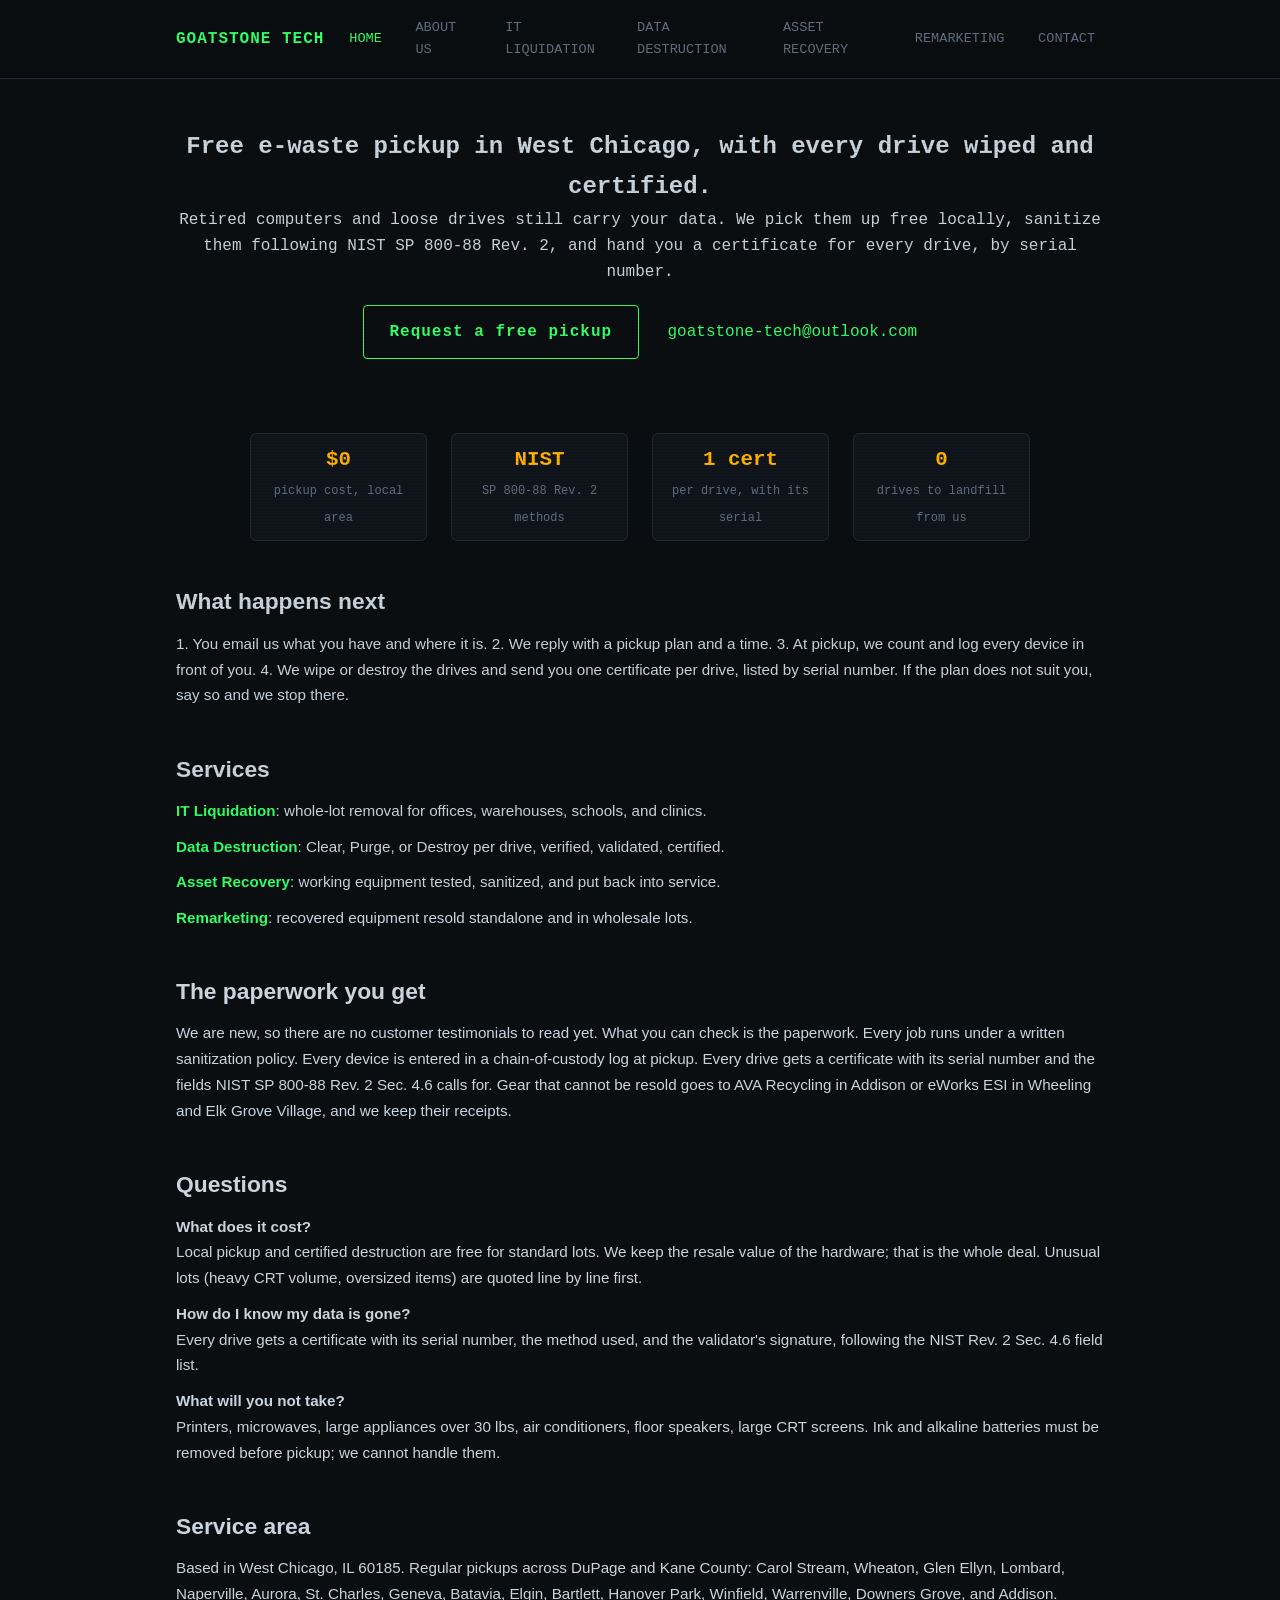
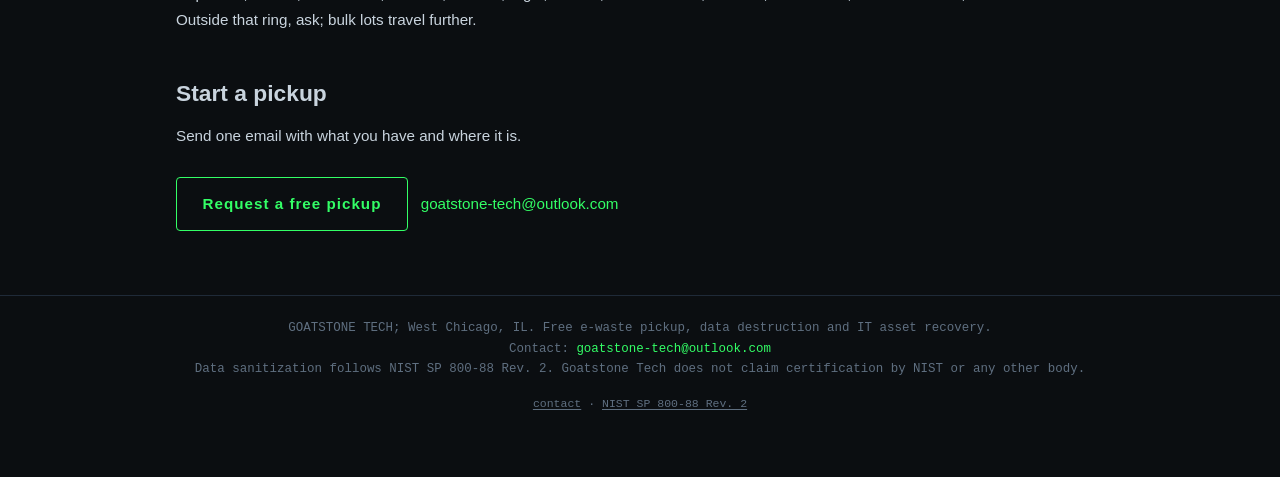
==== commit 22628132: "Humanizer pass at max strength over all site copy" ====
--- a/index.html
+++ b/index.html
@@ -30,13 +30,13 @@
 <div class="stat"><b>1 cert</b><span>per drive, with its serial</span></div>
 <div class="stat"><b>0</b><span>drives to landfill from us</span></div>
 </div></section><section class="block"><div class="prose"><h2>What happens next</h2>
-<p>1. You email us what you have and where it is. 2. We reply with a pickup plan and a time. 3. At pickup, every device is counted and logged in front of you. 4. Drives are wiped or destroyed, and you get a certificate per drive, by serial number. No forms with twelve fields, no obligation: if the plan does not work for you, nothing happens.</p></div></section><section class="block"><div class="prose"><h2>Services</h2>
+<p>1. You email us what you have and where it is. 2. We reply with a pickup plan and a time. 3. At pickup, we count and log every device in front of you. 4. We wipe or destroy the drives and send you one certificate per drive, listed by serial number. If the plan does not suit you, say so and we stop there.</p></div></section><section class="block"><div class="prose"><h2>Services</h2>
 <p><a href="it-liquidation.html"><b>IT Liquidation</b></a>: whole-lot removal for offices, warehouses, schools, and clinics.</p>
 <p><a href="data-destruction.html"><b>Data Destruction</b></a>: Clear, Purge, or Destroy per drive, verified, validated, certified.</p>
 <p><a href="asset-recovery.html"><b>Asset Recovery</b></a>: working equipment tested, sanitized, and put back into service.</p>
-<p><a href="remarketing.html"><b>Remarketing</b></a>: recovered equipment resold standalone and in wholesale lots.</p></div></section><section class="block"><div class="prose"><h2>Proof, not promises</h2>
-<p>We are a new company, so instead of testimonials we show the paperwork: a written sanitization policy, a chain-of-custody log that follows every device from your door, and a per-drive certificate carrying the fields NIST SP 800-88 Rev. 2 Sec. 4.6 calls for. Material that cannot be resold goes to named downstream partners: AVA Recycling (Addison) and eWorks ESI (Wheeling and Elk Grove Village), with receipts on file.</p></div></section><section class="block"><div class="prose"><h2>Questions</h2><p><b>What does it cost?</b><br>Local pickup and certified destruction are free for standard lots. We keep the resale value of the hardware; that is the whole deal. Unusual lots (heavy CRT volume, oversized items) are quoted line by line first.</p><p><b>How do I know my data is gone?</b><br>Every drive gets a certificate with its serial number, the method used, and the validator's signature, following the NIST Rev. 2 Sec. 4.6 field list.</p><p><b>What will you not take?</b><br>Printers, microwaves, large appliances over 30 lbs, air conditioners, floor speakers, large CRT screens. Ink and alkaline batteries must be removed before pickup; we cannot handle them.</p></div></section><section class="block"><div class="prose"><h2>Service area</h2>
-<p>Based in West Chicago, IL 60185. Regular pickups across DuPage and Kane County: Carol Stream, Wheaton, Glen Ellyn, Lombard, Naperville, Aurora, St. Charles, Geneva, Batavia, Elgin, Bartlett, Hanover Park, Winfield, Warrenville, Downers Grove, and Addison. Outside that ring, ask; bulk lots travel further.</p></div></section><section class="block"><div class="prose"><h2>Ready when you are</h2><p>One email starts it. Tell us what you have and where it is.</p><p><a class="btn" href="contact.html">Request a free pickup</a> &nbsp; <a href="mailto:goatstone-tech@outlook.com">goatstone-tech@outlook.com</a></p></div></section>
+<p><a href="remarketing.html"><b>Remarketing</b></a>: recovered equipment resold standalone and in wholesale lots.</p></div></section><section class="block"><div class="prose"><h2>The paperwork you get</h2>
+<p>We are new, so there are no customer testimonials to read yet. What you can check is the paperwork. Every job runs under a written sanitization policy. Every device is entered in a chain-of-custody log at pickup. Every drive gets a certificate with its serial number and the fields NIST SP 800-88 Rev. 2 Sec. 4.6 calls for. Gear that cannot be resold goes to AVA Recycling in Addison or eWorks ESI in Wheeling and Elk Grove Village, and we keep their receipts.</p></div></section><section class="block"><div class="prose"><h2>Questions</h2><p><b>What does it cost?</b><br>Local pickup and certified destruction are free for standard lots. We keep the resale value of the hardware; that is the whole deal. Unusual lots (heavy CRT volume, oversized items) are quoted line by line first.</p><p><b>How do I know my data is gone?</b><br>Every drive gets a certificate with its serial number, the method used, and the validator's signature, following the NIST Rev. 2 Sec. 4.6 field list.</p><p><b>What will you not take?</b><br>Printers, microwaves, large appliances over 30 lbs, air conditioners, floor speakers, large CRT screens. Ink and alkaline batteries must be removed before pickup; we cannot handle them.</p></div></section><section class="block"><div class="prose"><h2>Service area</h2>
+<p>Based in West Chicago, IL 60185. Regular pickups across DuPage and Kane County: Carol Stream, Wheaton, Glen Ellyn, Lombard, Naperville, Aurora, St. Charles, Geneva, Batavia, Elgin, Bartlett, Hanover Park, Winfield, Warrenville, Downers Grove, and Addison. Outside that ring, ask; bulk lots travel further.</p></div></section><section class="block"><div class="prose"><h2>Start a pickup</h2><p>Send one email with what you have and where it is.</p><p><a class="btn" href="contact.html">Request a free pickup</a> &nbsp; <a href="mailto:goatstone-tech@outlook.com">goatstone-tech@outlook.com</a></p></div></section>
 </main>
 <footer class="site">
   <div class="wrap">
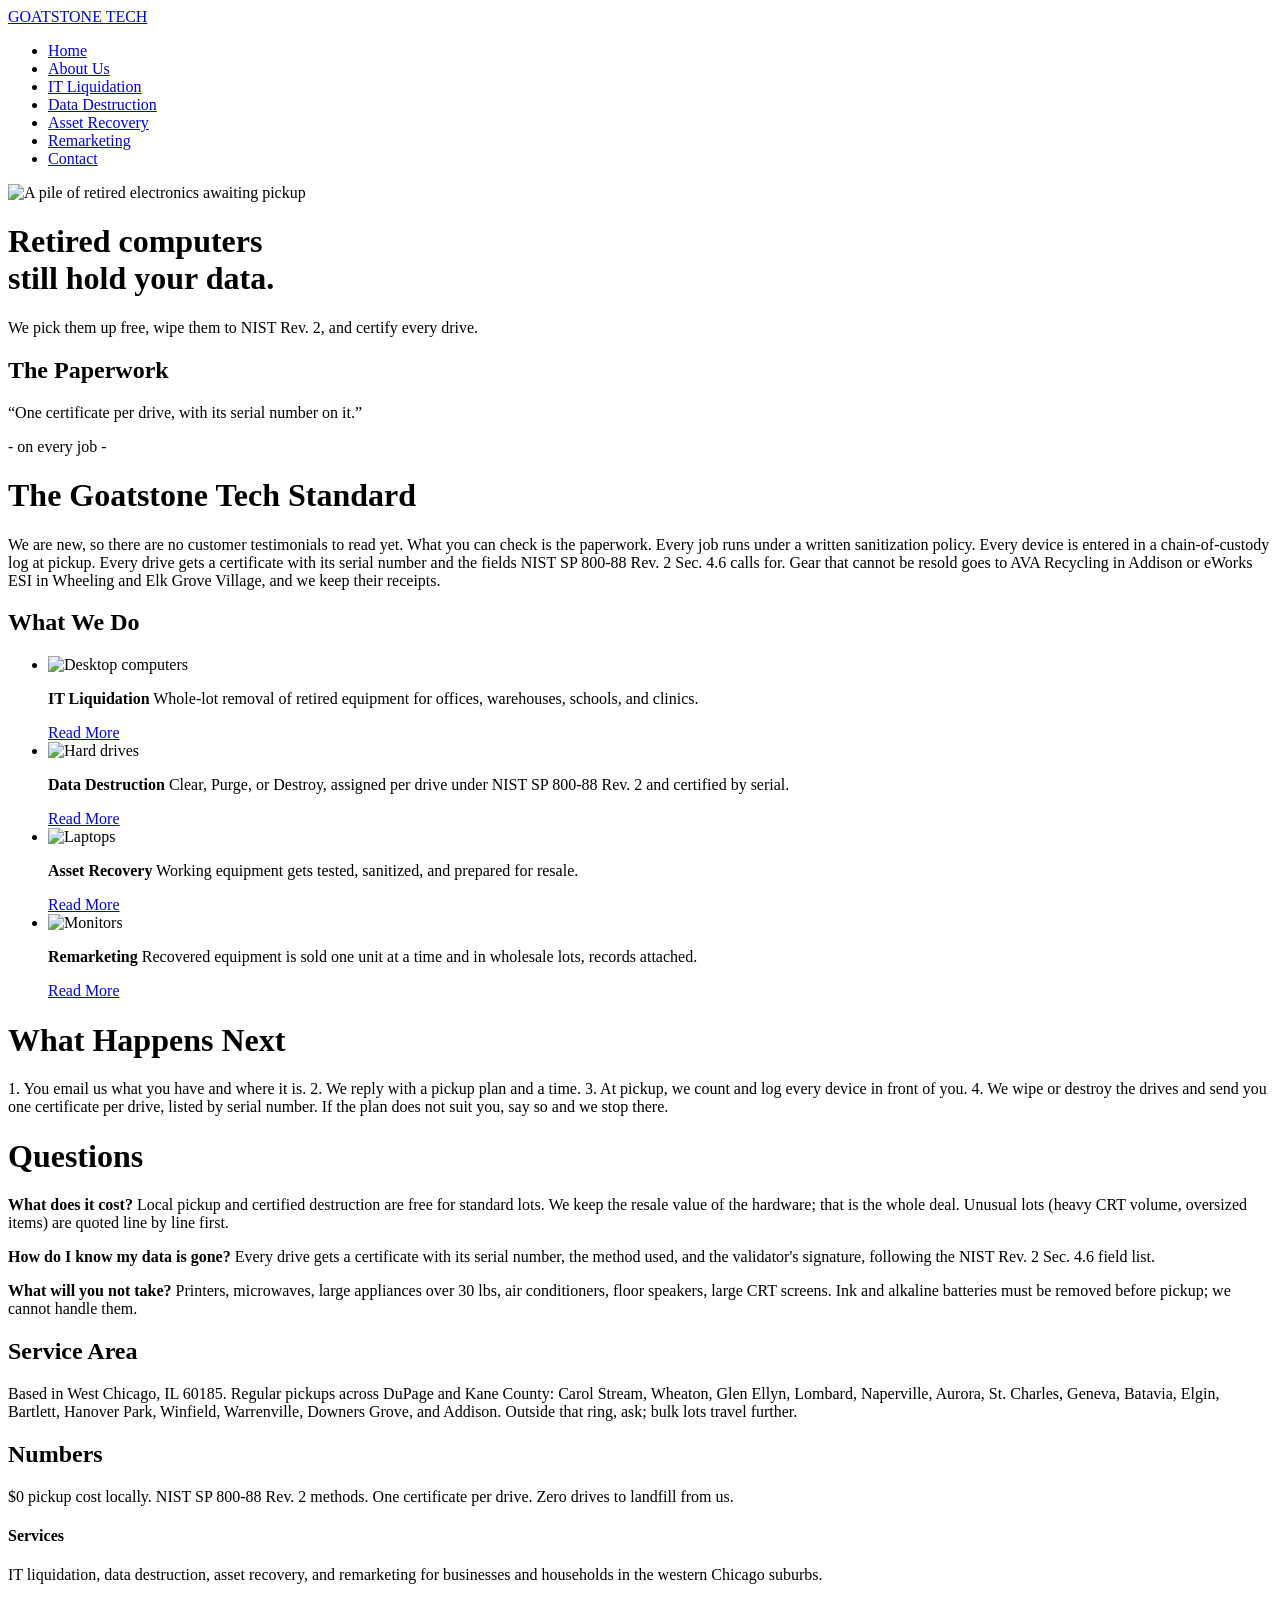
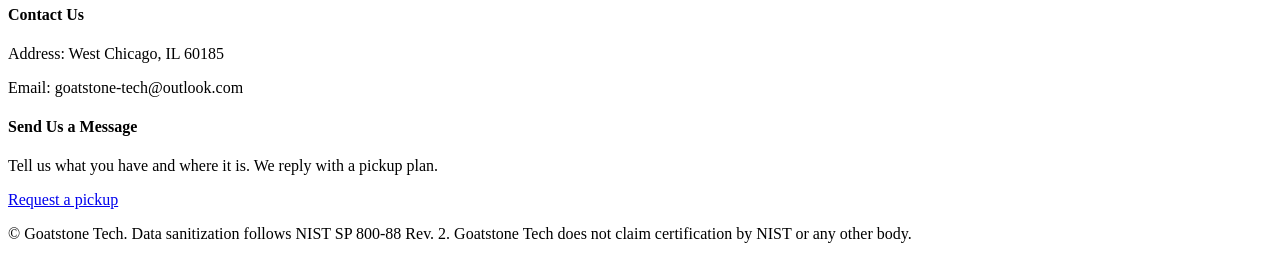
==== commit 702e3acd: "Rebuild on law firm template: structure, Wikimedia images, Goatstone fonts" ====
--- a/index.html
+++ b/index.html
@@ -1,50 +1,128 @@
-<!DOCTYPE html>
-<html lang="en">
+<!DOCTYPE HTML>
+<html>
 <head>
-<meta charset="utf-8">
-<meta name="viewport" content="width=device-width, initial-scale=1">
+<meta charset="UTF-8">
 <title>GOATSTONE TECH; free e-waste pickup and data destruction, West Chicago IL</title>
-<meta name="description" content="Free local e-waste pickup, NIST SP 800-88 Rev. 2 data destruction with a certificate per drive.">
-<link rel="stylesheet" href="assets/webbelt.css?v=53">
+<link rel="stylesheet" href="assets/lawfirm.css" type="text/css">
 </head>
 <body>
-<div class="cloudlayer" aria-hidden="true"></div>
-<header class="top">
-  <div class="top-inner">
-    <span class="logo"><span class="lname">GOATSTONE TECH</span></span>
-    <nav class="main">
-      <a href="index.html" class="keep on">HOME</a>
-      <a href="about-us.html" class="keep">ABOUT US</a>
-      <a href="it-liquidation.html" class="keep">IT LIQUIDATION</a>
-      <a href="data-destruction.html" class="keep">DATA DESTRUCTION</a>
-      <a href="asset-recovery.html" class="keep">ASSET RECOVERY</a>
-      <a href="remarketing.html" class="keep">REMARKETING</a>
-      <a href="contact.html" class="keep">CONTACT</a>
-    </nav>
+<div id="header">
+  <div class="clearfix">
+    <div class="logo"><a href="index.html">GOATSTONE <span>TECH</span></a></div>
+    <ul class="navigation">
+			<li class="active">
+				<a href="index.html">Home</a>
+			</li>
+			<li>
+				<a href="about-us.html">About Us</a>
+			</li>
+			<li>
+				<a href="it-liquidation.html">IT Liquidation</a>
+			</li>
+			<li>
+				<a href="data-destruction.html">Data Destruction</a>
+			</li>
+			<li>
+				<a href="asset-recovery.html">Asset Recovery</a>
+			</li>
+			<li>
+				<a href="remarketing.html">Remarketing</a>
+			</li>
+			<li>
+				<a href="contact.html">Contact</a>
+			</li>
+    </ul>
   </div>
-</header>
-<main class="wrap">
-<section class="hero"><h1>Free e-waste pickup in West Chicago, with every drive wiped and certified.</h1><p>Retired computers and loose drives still carry your data. We pick them up free locally, sanitize them following NIST SP 800-88 Rev. 2, and hand you a certificate for every drive, by serial number.</p><p><a class="btn" href="contact.html">Request a free pickup</a> &nbsp; <a href="mailto:goatstone-tech@outlook.com">goatstone-tech@outlook.com</a></p></section><section class="block"><div class="stats">
-<div class="stat"><b>$0</b><span>pickup cost, local area</span></div>
-<div class="stat"><b>NIST</b><span>SP 800-88 Rev. 2 methods</span></div>
-<div class="stat"><b>1 cert</b><span>per drive, with its serial</span></div>
-<div class="stat"><b>0</b><span>drives to landfill from us</span></div>
-</div></section><section class="block"><div class="prose"><h2>What happens next</h2>
-<p>1. You email us what you have and where it is. 2. We reply with a pickup plan and a time. 3. At pickup, we count and log every device in front of you. 4. We wipe or destroy the drives and send you one certificate per drive, listed by serial number. If the plan does not suit you, say so and we stop there.</p></div></section><section class="block"><div class="prose"><h2>Services</h2>
-<p><a href="it-liquidation.html"><b>IT Liquidation</b></a>: whole-lot removal for offices, warehouses, schools, and clinics.</p>
-<p><a href="data-destruction.html"><b>Data Destruction</b></a>: Clear, Purge, or Destroy per drive, verified, validated, certified.</p>
-<p><a href="asset-recovery.html"><b>Asset Recovery</b></a>: working equipment tested, sanitized, and put back into service.</p>
-<p><a href="remarketing.html"><b>Remarketing</b></a>: recovered equipment resold standalone and in wholesale lots.</p></div></section><section class="block"><div class="prose"><h2>The paperwork you get</h2>
-<p>We are new, so there are no customer testimonials to read yet. What you can check is the paperwork. Every job runs under a written sanitization policy. Every device is entered in a chain-of-custody log at pickup. Every drive gets a certificate with its serial number and the fields NIST SP 800-88 Rev. 2 Sec. 4.6 calls for. Gear that cannot be resold goes to AVA Recycling in Addison or eWorks ESI in Wheeling and Elk Grove Village, and we keep their receipts.</p></div></section><section class="block"><div class="prose"><h2>Questions</h2><p><b>What does it cost?</b><br>Local pickup and certified destruction are free for standard lots. We keep the resale value of the hardware; that is the whole deal. Unusual lots (heavy CRT volume, oversized items) are quoted line by line first.</p><p><b>How do I know my data is gone?</b><br>Every drive gets a certificate with its serial number, the method used, and the validator's signature, following the NIST Rev. 2 Sec. 4.6 field list.</p><p><b>What will you not take?</b><br>Printers, microwaves, large appliances over 30 lbs, air conditioners, floor speakers, large CRT screens. Ink and alkaline batteries must be removed before pickup; we cannot handle them.</p></div></section><section class="block"><div class="prose"><h2>Service area</h2>
-<p>Based in West Chicago, IL 60185. Regular pickups across DuPage and Kane County: Carol Stream, Wheaton, Glen Ellyn, Lombard, Naperville, Aurora, St. Charles, Geneva, Batavia, Elgin, Bartlett, Hanover Park, Winfield, Warrenville, Downers Grove, and Addison. Outside that ring, ask; bulk lots travel further.</p></div></section><section class="block"><div class="prose"><h2>Start a pickup</h2><p>Send one email with what you have and where it is.</p><p><a class="btn" href="contact.html">Request a free pickup</a> &nbsp; <a href="mailto:goatstone-tech@outlook.com">goatstone-tech@outlook.com</a></p></div></section>
-</main>
-<footer class="site">
-  <div class="wrap">
-    <p>GOATSTONE TECH; West Chicago, IL. Free e-waste pickup, data destruction and IT asset recovery.</p>
-    <p>Contact: <a href="mailto:goatstone-tech@outlook.com">goatstone-tech@outlook.com</a></p>
-    <p>Data sanitization follows NIST SP 800-88 Rev. 2. Goatstone Tech does not claim certification by NIST or any other body.</p>
-    <div class="footlegal"><a href="contact.html">contact</a> &middot; <a href="data-destruction.html">NIST SP 800-88 Rev. 2</a></div>
+</div>
+<div id="contents">
+<div id="adbox">
+  <div class="clearfix">
+    <img src="assets/img/pile.jpg" alt="A pile of retired electronics awaiting pickup" height="382" width="594">
+    <div class="detail">
+      <h1>Retired computers<br> still hold your data.</h1>
+      <p>We pick them up free, wipe them to NIST Rev. 2, and certify every drive.</p>
+    </div>
   </div>
-</footer>
+</div>
+<div class="highlight">
+  <div class="clearfix">
+    <div class="testimonial">
+      <h2>The Paperwork</h2>
+      <p>&ldquo;One certificate per drive, with its serial number on it.&rdquo;</p>
+      <span>- on every job -</span>
+    </div>
+    <h1>The Goatstone Tech Standard</h1>
+    <p>We are new, so there are no customer testimonials to read yet. What you can check is the paperwork. Every job runs under a written sanitization policy. Every device is entered in a chain-of-custody log at pickup. Every drive gets a certificate with its serial number and the fields NIST SP 800-88 Rev. 2 Sec. 4.6 calls for. Gear that cannot be resold goes to AVA Recycling in Addison or eWorks ESI in Wheeling and Elk Grove Village, and we keep their receipts.</p>
+  </div>
+</div>
+<div class="featured">
+  <h2>What We Do</h2>
+  <ul class="clearfix">
+    <li>
+      <div class="frame1"><div class="box"><img src="assets/img/desktop.jpg" alt="Desktop computers" height="130" width="197"></div></div>
+      <p><b>IT Liquidation</b> Whole-lot removal of retired equipment for offices, warehouses, schools, and clinics.</p>
+      <a href="it-liquidation.html" class="more">Read More</a>
+    </li>
+    <li>
+      <div class="frame1"><div class="box"><img src="assets/img/hdd.jpg" alt="Hard drives" height="130" width="197"></div></div>
+      <p><b>Data Destruction</b> Clear, Purge, or Destroy, assigned per drive under NIST SP 800-88 Rev. 2 and certified by serial.</p>
+      <a href="data-destruction.html" class="more">Read More</a>
+    </li>
+    <li>
+      <div class="frame1"><div class="box"><img src="assets/img/laptop.jpg" alt="Laptops" height="130" width="197"></div></div>
+      <p><b>Asset Recovery</b> Working equipment gets tested, sanitized, and prepared for resale.</p>
+      <a href="asset-recovery.html" class="more">Read More</a>
+    </li>
+    <li>
+      <div class="frame1"><div class="box"><img src="assets/img/monitor.jpg" alt="Monitors" height="130" width="197"></div></div>
+      <p><b>Remarketing</b> Recovered equipment is sold one unit at a time and in wholesale lots, records attached.</p>
+      <a href="remarketing.html" class="more">Read More</a>
+    </li>
+  </ul>
+</div>
+<div class="clearfix">
+  <div class="main">
+    <h1>What Happens Next</h1>
+    <p>1. You email us what you have and where it is. 2. We reply with a pickup plan and a time. 3. At pickup, we count and log every device in front of you. 4. We wipe or destroy the drives and send you one certificate per drive, listed by serial number. If the plan does not suit you, say so and we stop there.</p>
+    <h1>Questions</h1>
+    <p><b>What does it cost?</b> Local pickup and certified destruction are free for standard lots. We keep the resale value of the hardware; that is the whole deal. Unusual lots (heavy CRT volume, oversized items) are quoted line by line first.</p>
+    <p><b>How do I know my data is gone?</b> Every drive gets a certificate with its serial number, the method used, and the validator's signature, following the NIST Rev. 2 Sec. 4.6 field list.</p>
+    <p><b>What will you not take?</b> Printers, microwaves, large appliances over 30 lbs, air conditioners, floor speakers, large CRT screens. Ink and alkaline batteries must be removed before pickup; we cannot handle them.</p>
+  </div>
+  <div class="sidebar">
+    <div>
+      <h2>Service Area</h2>
+      <p>Based in West Chicago, IL 60185. Regular pickups across DuPage and Kane County: Carol Stream, Wheaton, Glen Ellyn, Lombard, Naperville, Aurora, St. Charles, Geneva, Batavia, Elgin, Bartlett, Hanover Park, Winfield, Warrenville, Downers Grove, and Addison. Outside that ring, ask; bulk lots travel further.</p>
+    </div>
+    <div>
+      <h2>Numbers</h2>
+      <p>$0 pickup cost locally. NIST SP 800-88 Rev. 2 methods. One certificate per drive. Zero drives to landfill from us.</p>
+    </div>
+  </div>
+</div>
+</div>
+<div id="footer">
+  <div class="clearfix">
+    <div class="section">
+      <h4>Services</h4>
+      <p>IT liquidation, data destruction, asset recovery, and remarketing for businesses and households in the western Chicago suburbs.</p>
+    </div>
+    <div class="section contact">
+      <h4>Contact Us</h4>
+      <p><span>Address:</span> West Chicago, IL 60185</p>
+      <p><span>Email:</span> goatstone-tech@outlook.com</p>
+    </div>
+    <div class="section">
+      <h4>Send Us a Message</h4>
+      <p>Tell us what you have and where it is. We reply with a pickup plan.</p>
+      <a href="contact.html" class="subscribe">Request a pickup</a>
+    </div>
+  </div>
+  <div id="footnote">
+    <div class="clearfix">
+      <p>&copy; Goatstone Tech. Data sanitization follows NIST SP 800-88 Rev. 2. Goatstone Tech does not claim certification by NIST or any other body.</p>
+    </div>
+  </div>
+</div>
 </body>
 </html>
